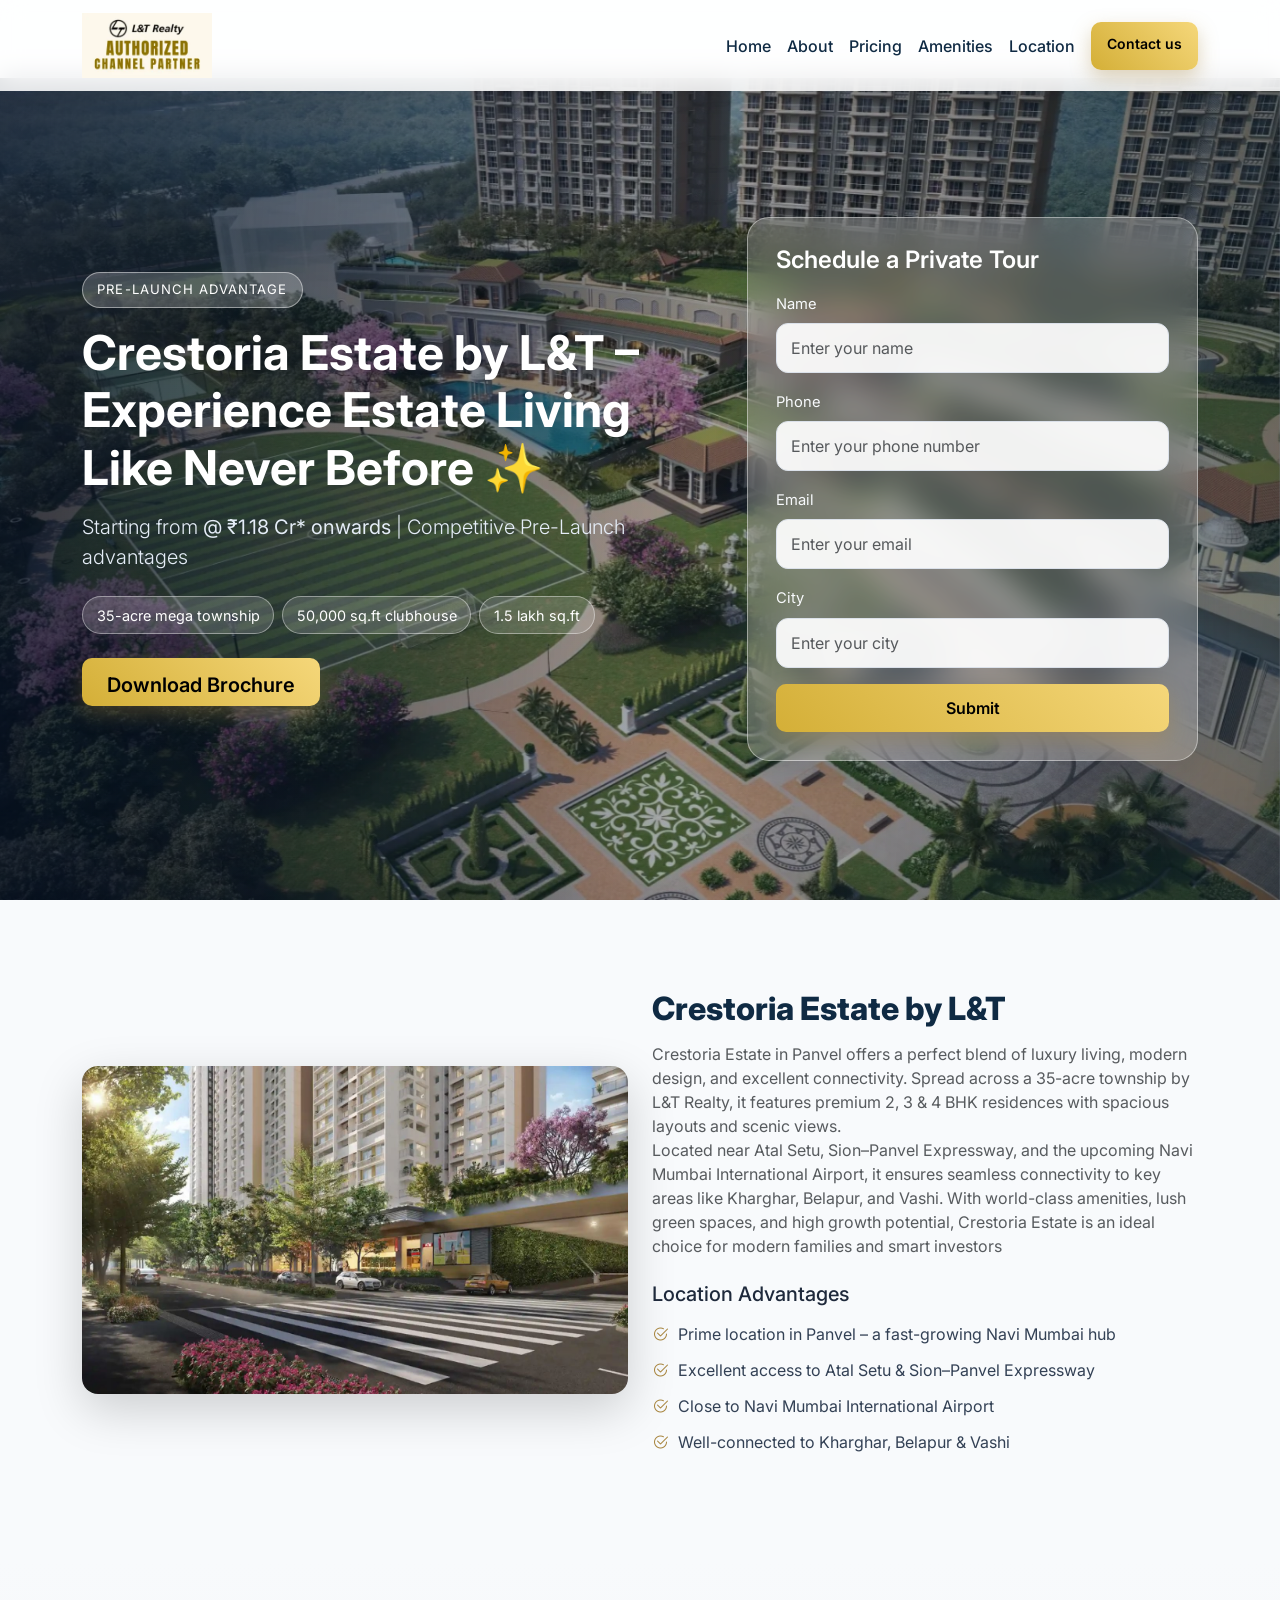
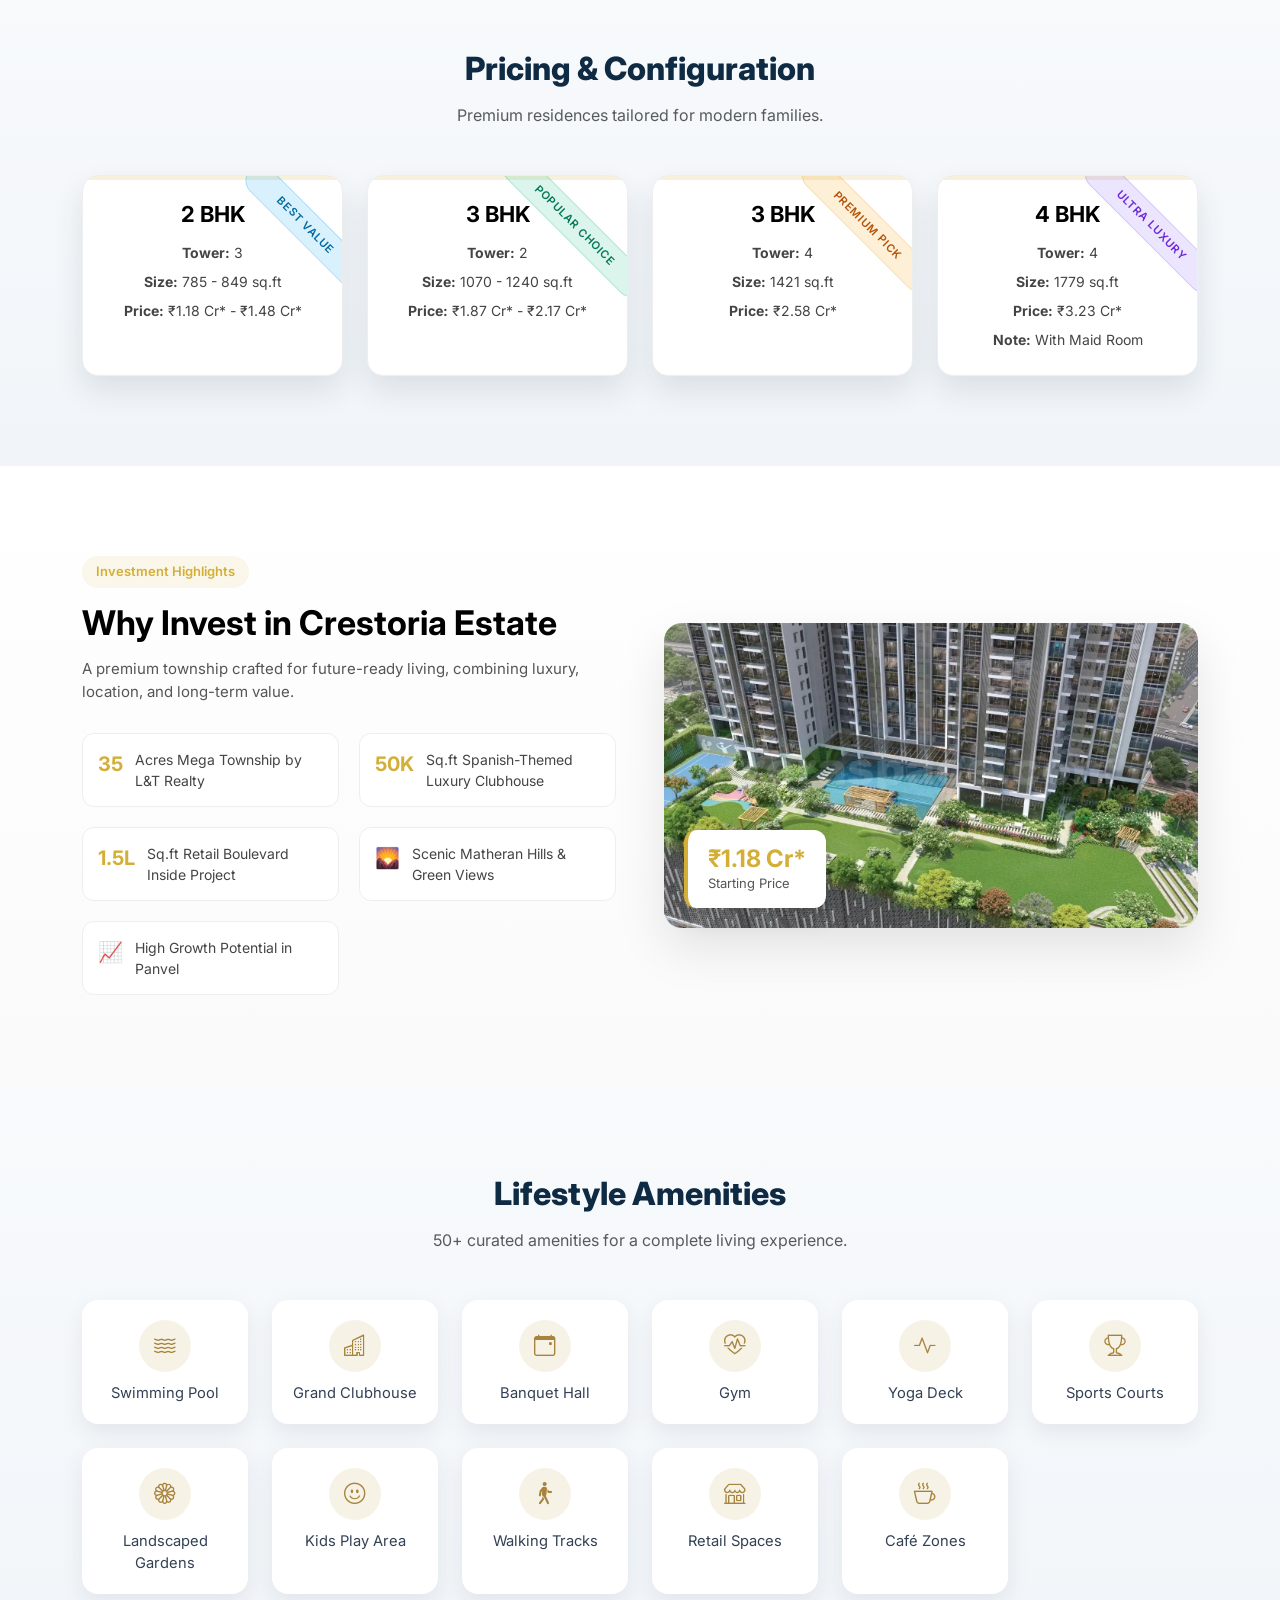
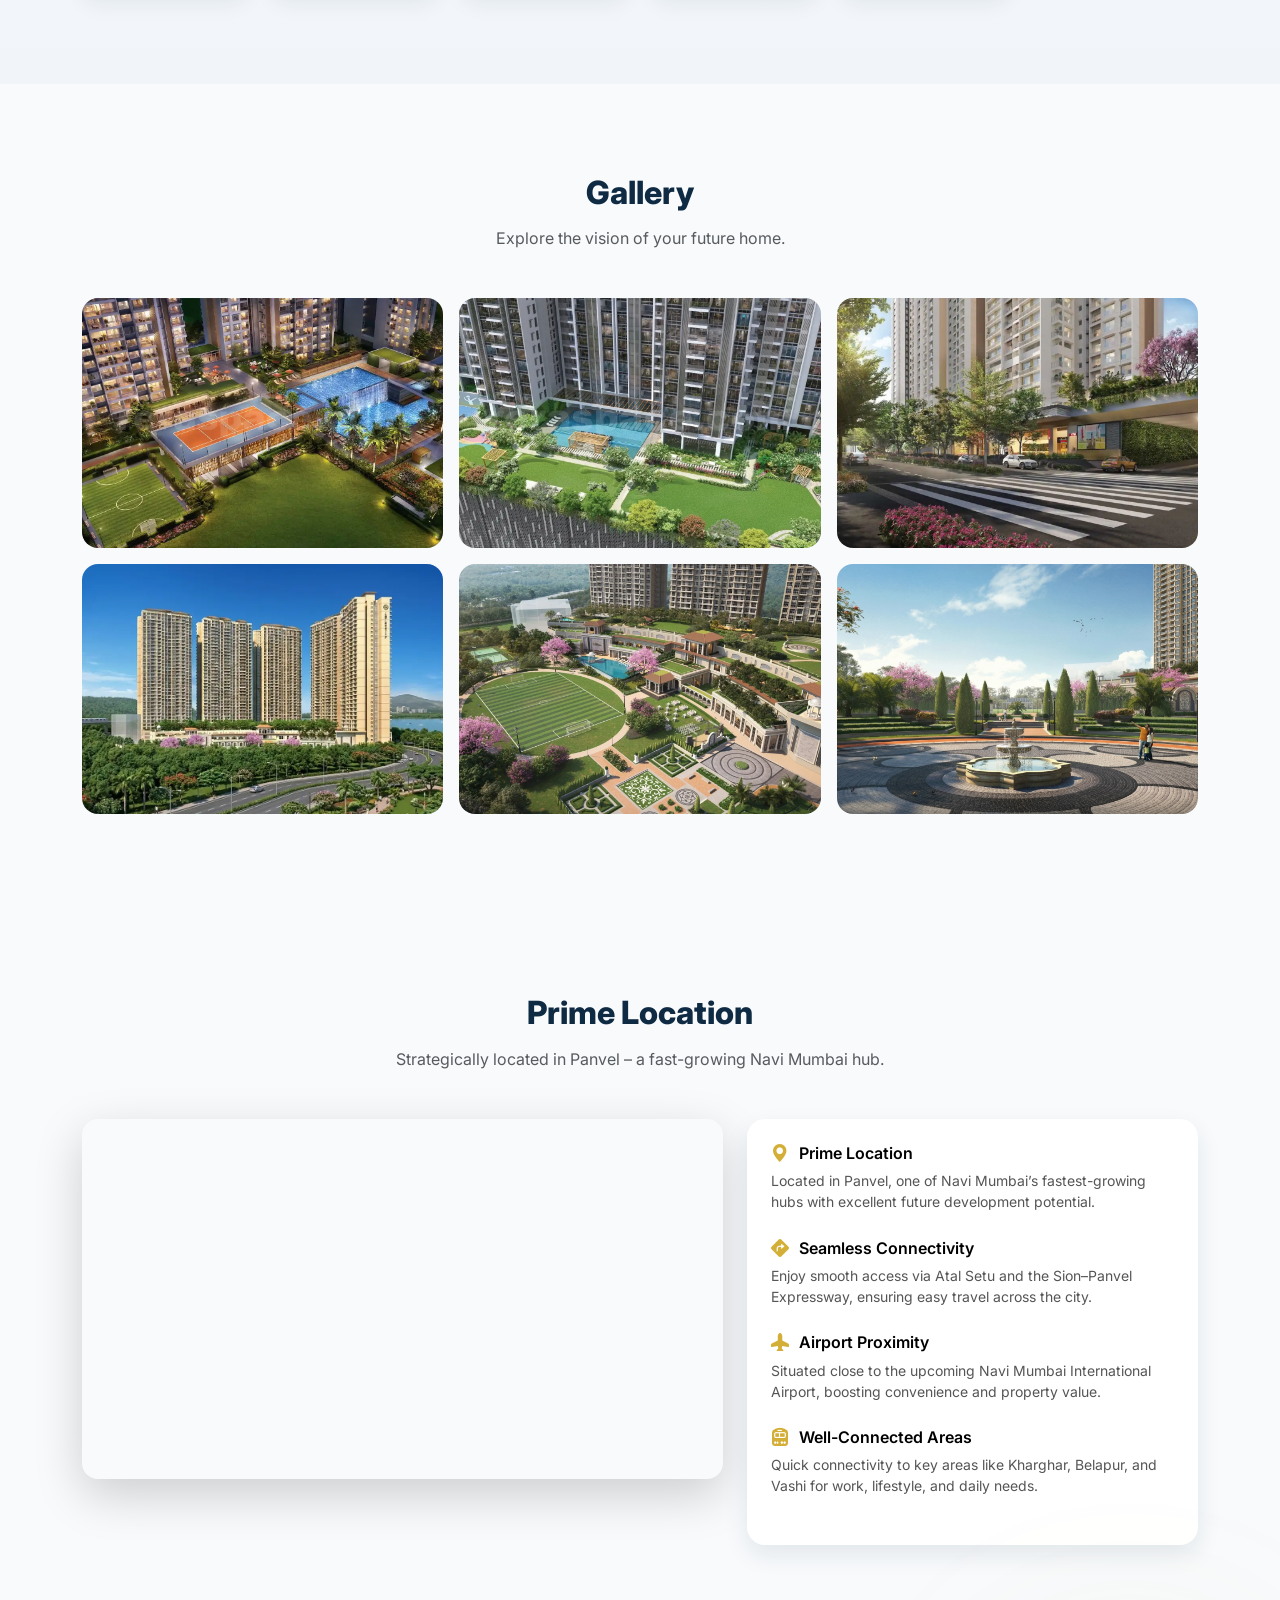
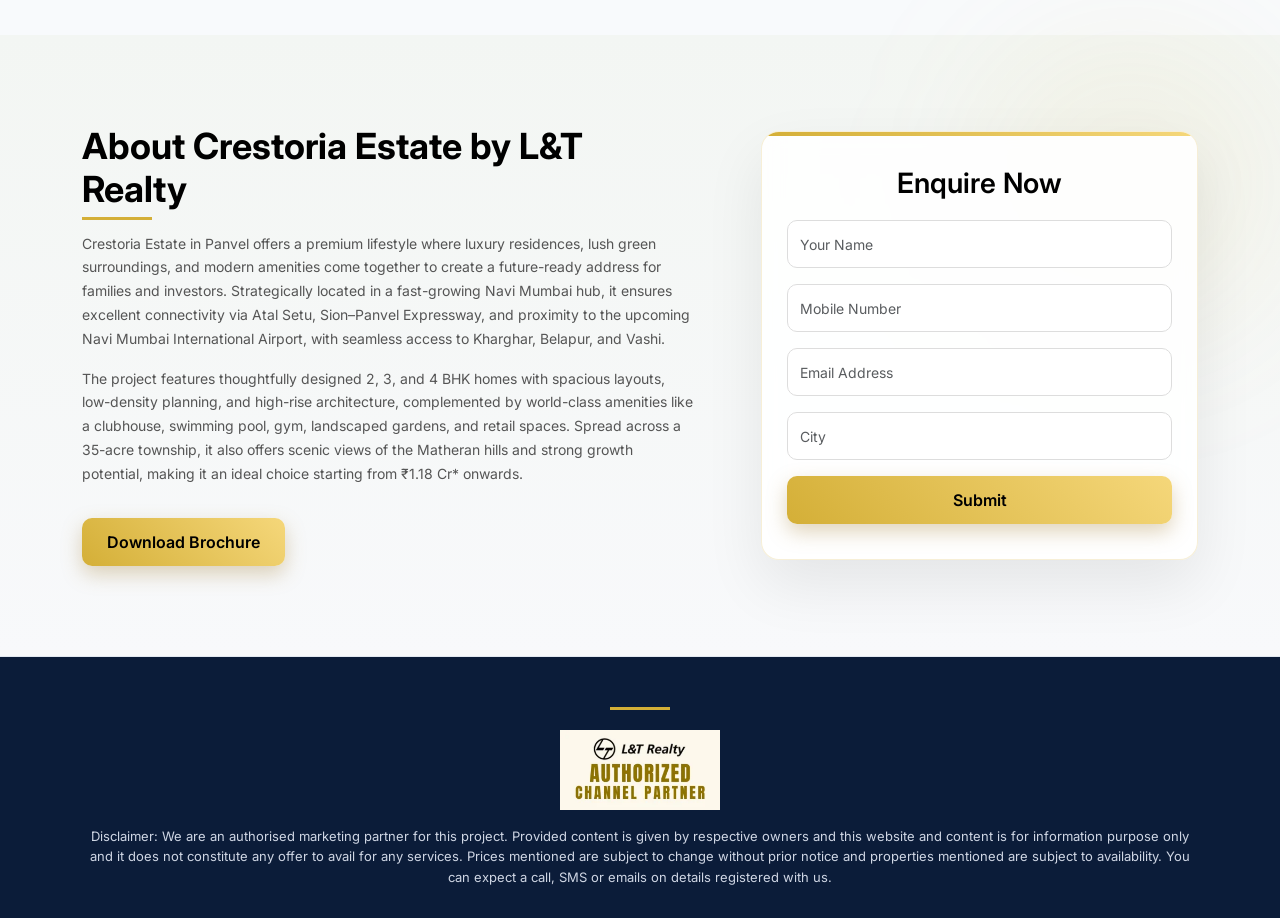
==== index.html @ e73baecf "first commit" ====
<!DOCTYPE html>
<html lang="en">

<head>
  <meta charset="UTF-8">
  <meta name="viewport" content="width=device-width, initial-scale=1.0">
  <title>Birla Trimaya Phase 4 | Premium Living in Devanahalli</title>
  <meta name="description"
    content="Discover Birla Trimaya Phase 4, Devanahalli - Bangalore. Premium apartments, curated amenities, and strategic connectivity.">
  <link rel="preconnect" href="https://fonts.googleapis.com">
  <link rel="preconnect" href="https://fonts.gstatic.com" crossorigin>
  <link href="https://fonts.googleapis.com/css2?family=Inter:wght@300;400;500;600;700;800;900&display=swap"
    rel="stylesheet">
  <link href="https://cdn.jsdelivr.net/npm/bootstrap@5.3.3/dist/css/bootstrap.min.css" rel="stylesheet"
    integrity="sha384-QWTKZyjpPEjISv5WaRU9OFeRpok6YctnYmDr5pNlyT2bRjXh0JMhjY6hW+ALEwIH" crossorigin="anonymous">
  <link href="https://cdn.jsdelivr.net/npm/bootstrap-icons@1.11.3/font/bootstrap-icons.css" rel="stylesheet">
  <link rel="stylesheet" href="style.css">
</head>

<body>
  <nav class="navbar navbar-expand-lg fixed-top premium-navbar">
    <div class="container">
      <a class="navbar-brand" href="#home">
        <img src="public/images/L&T.webp" alt="Crestoria Estate Logo" class="brand-logo">
      </a>
      <button class="navbar-toggler" type="button" data-bs-toggle="collapse" data-bs-target="#mainNav"
        aria-controls="mainNav" aria-expanded="false" aria-label="Toggle navigation">
        <span class="navbar-toggler-icon"></span>
      </button>
      <div class="collapse navbar-collapse" id="mainNav">
        <ul class="navbar-nav ms-auto mb-2 mb-lg-0 align-items-lg-center">
          <li class="nav-item"><a class="nav-link" href="#home">Home</a></li>
          <li class="nav-item"><a class="nav-link" href="#about">About</a></li>
          <li class="nav-item"><a class="nav-link" href="#pricing">Pricing</a></li>
          <li class="nav-item"><a class="nav-link" href="#amenities">Amenities</a></li>
          <li class="nav-item"><a class="nav-link" href="#location">Location</a></li>
          <li class="nav-item ms-lg-2 mt-2 mt-lg-0">
            <a href="#modal" data-bs-toggle="modal" data-bs-target="#leadPopup" class="btn btn-gold btn-sm px-3">Contact
              us</a>
          </li>
        </ul>
      </div>
    </div>
  </nav>

  <header id="home" class="hero-section">
    <div id="heroBgSlider" class="carousel slide carousel-fade hero-carousel" data-bs-ride="carousel"
      data-bs-interval="3500" data-bs-pause="false">
      <div class="carousel-inner">
        <div class="carousel-item active">
          <img src="public/images/LT-5.webp" class="d-block w-100" alt="Luxury township view">
        </div>
        <div class="carousel-item">
          <img src="public/images/LT-3.jpg" class="d-block w-100" alt="Modern apartment architecture">
        </div>
        <div class="carousel-item">
          <img src="public/images/LT-5.webp" class="d-block w-100" alt="Premium living ambience">
        </div>
      </div>
    </div>

    <div class="hero-overlay"></div>

    <div class="container hero-content-wrap">
      <div class="row align-items-center g-4">
        <div class="col-lg-7 text-white">
          <div class="hero-content reveal-up">
            <p class="hero-tag mb-3">Pre-Launch Advantage</p>
            <h1 class="display-5 fw-bold mb-3">
              Crestoria Estate by L&T – Experience Estate Living Like Never Before
              <span class="sparkle">✨</span>
            </h1>
            <p class="lead mb-4">
              Starting from <strong> @ ₹1.18 Cr* onwards
              </strong> | Competitive Pre-Launch advantages
            </p>
            <div class="hero-highlights d-flex flex-wrap gap-2 mb-4">
              <span class="chip">35-acre mega township</span>
              <span class="chip">50,000 sq.ft clubhouse</span>
              <span class="chip"> 1.5 lakh sq.ft</span>
            </div>
            <a href="#modal" data-bs-toggle="modal" data-bs-target="#leadPopup" class="btn btn-gold btn-lg">Download
              Brochure</a>
          </div>
        </div>
        <div class="col-lg-5 d-none d-lg-block">
          <div class="glass-card hero-form-card reveal-up">
            <h3 class="h4 fw-semibold mb-3">Schedule a Private Tour</h3>
            <form class="lead-form" id="ajax-header-contact">
              <div class="mb-3">
                <label for="heroName" class="form-label">Name</label>
                <input type="text" class="form-control" name="form_name" placeholder="Enter your name" required>
              </div>

              <div class="mb-3">
                <label for="heroPhone" class="form-label">Phone</label>
                <input type="tel" maxlength="10" class="form-control" name="form_mobile"
                  placeholder="Enter your phone number" required>
              </div>

              <div class="mb-3">
                <label for="heroEmail" class="form-label">Email</label>
                <input type="email" class="form-control" name="form_email" placeholder="Enter your email" required>
              </div>

              <!-- City Field Added -->
              <div class="mb-3">
                <label for="heroCity" class="form-label">City</label>
                <input type="text" class="form-control" name="form_city" placeholder="Enter your city" required>
              </div>

              <button type="submit" class="btn btn-gold w-100">Submit</button>
            </form>
          </div>
        </div>
      </div>
    </div>
  </header>

  <section class="mobile-form-section d-lg-none py-5" id="mobile-contact">
    <div class="container">
      <div class="glass-card p-4">
        <h3 class="h4 mb-3">Enquire Now</h3>
        <form class="lead-form" id="ajax-header-contact-2">
          <div class="mb-3">
            <label for="mobileName" class="form-label">Name</label>
            <input type="text" class="form-control" name="form_name" placeholder="Enter your name" required>
          </div>
          <div class="mb-3">
            <label for="mobilePhone" class="form-label">Phone</label>
            <input type="tel" maxlength="10" class="form-control" name="form_mobile"
              placeholder="Enter your phone number" required>
          </div>
          <div class="mb-3">
            <label for="mobileEmail" class="form-label">Email</label>
            <input type="email" class="form-control" name="form_email" placeholder="Enter your email" required>
          </div>
          <div class="mb-3">
            <label for="mobileCity" class="form-label">City</label>
            <input type="text" class="form-control" name="form_city" placeholder="Enter your city" required>
          </div>
          <button type="submit" class="btn btn-gold w-100">Submit</button>
      </div>
      </form>
    </div>
    </div>
  </section>

  <main>
    <section id="about" class="section-space">
      <div class="container">
        <div class="row g-4 align-items-center">
          <div class="col-lg-6 reveal-up">
            <img src="public/images/LT-3.jpg" class="img-fluid rounded-4 shadow-lg"
              alt="Birla Trimaya project overview">
          </div>
          <div class="col-lg-6 reveal-up">
            <h2 class="section-title">Crestoria Estate by L&T</h2>
            <p class="text-muted">
              Crestoria Estate in Panvel offers a perfect blend of luxury living, modern design, and excellent
              connectivity. Spread across a 35-acre township by L&T Realty, it features premium 2, 3 & 4 BHK residences
              with spacious layouts and scenic views.
              <br />
              Located near Atal Setu, Sion–Panvel Expressway, and the upcoming Navi Mumbai International Airport, it
              ensures seamless connectivity to key areas like Kharghar, Belapur, and Vashi.
              With world-class amenities, lush green spaces, and high growth potential, Crestoria Estate is an ideal
              choice for modern families and smart investors
            </p>


            <h3 class="h5 mt-4 mb-3">Location Advantages</h3>
            <ul class="list-unstyled feature-list">
              <li><i class="bi bi-check2-circle"></i> Prime location in Panvel – a fast-growing Navi Mumbai hub</li>
              <li><i class="bi bi-check2-circle"></i> Excellent access to Atal Setu & Sion–Panvel Expressway</li>
              <li><i class="bi bi-check2-circle"></i> Close to Navi Mumbai International Airport</li>
              <li><i class="bi bi-check2-circle"></i> Well-connected to Kharghar, Belapur & Vashi
              </li>
            </ul>
          </div>
        </div>
      </div>
    </section>

    <section id="pricing" class="section-space section-soft-bg">
      <div class="container">
        <div class="text-center mb-5 reveal-up">
          <h2 class="section-title">Pricing & Configuration</h2>
          <p class="text-muted mb-0">Premium residences tailored for modern families.</p>
        </div>
        <div class="row g-4 justify-content-center">

          <!-- 2 BHK -->
          <div class="col-md-6 col-xl-3 reveal-up">
            <div class="pricing-card tier-2bhk h-100">
              <span class="plan-badge">Best Value</span>
              <h3>2 BHK</h3>
              <p class="mb-2"><strong>Tower:</strong> 3</p>
              <p class="mb-2"><strong>Size:</strong> 785 - 849 sq.ft</p>
              <p class="mb-0"><strong>Price:</strong> ₹1.18 Cr* - ₹1.48 Cr*</p>
            </div>
          </div>

          <!-- 3 BHK -->
          <div class="col-md-6 col-xl-3 reveal-up">
            <div class="pricing-card tier-3bhk h-100">
              <span class="plan-badge">Popular Choice</span>
              <h3>3 BHK</h3>
              <p class="mb-2"><strong>Tower:</strong> 2</p>
              <p class="mb-2"><strong>Size:</strong> 1070 - 1240 sq.ft</p>
              <p class="mb-0"><strong>Price:</strong> ₹1.87 Cr* - ₹2.17 Cr*</p>
            </div>
          </div>

          <!-- 3 BHK Large -->
          <div class="col-md-6 col-xl-3 reveal-up">
            <div class="pricing-card tier-3study h-100">
              <span class="plan-badge">Premium Pick</span>
              <h3>3 BHK</h3>
              <p class="mb-2"><strong>Tower:</strong> 4</p>
              <p class="mb-2"><strong>Size:</strong> 1421 sq.ft</p>
              <p class="mb-0"><strong>Price:</strong> ₹2.58 Cr*</p>
            </div>
          </div>

          <!-- 4 BHK -->
          <div class="col-md-6 col-xl-3 reveal-up">
            <div class="pricing-card tier-4bhk h-100">
              <span class="plan-badge">Ultra Luxury</span>
              <h3>4 BHK</h3>
              <p class="mb-2"><strong>Tower:</strong> 4</p>
              <p class="mb-2"><strong>Size:</strong> 1779 sq.ft</p>
              <p class="mb-2"><strong>Price:</strong> ₹3.23 Cr*</p>
              <p class="mb-0"><strong>Note:</strong> With Maid Room</p>
            </div>
          </div>

        </div>
      </div>
    </section>

    <section class="invest-section">
      <div class="container">
        <div class="row align-items-center g-5">

          <!-- Left Content -->
          <div class="col-lg-6">
            <div class="invest-content">
              <span class="invest-tag">Investment Highlights</span>
              <h2>Why Invest in Crestoria Estate</h2>
              <p class="invest-desc">
                A premium township crafted for future-ready living, combining luxury, location, and long-term value.
              </p>

              <div class="invest-points">
                <div class="point">
                  <span>35</span>
                  <p>Acres Mega Township by L&T Realty</p>
                </div>
                <div class="point">
                  <span>50K</span>
                  <p>Sq.ft Spanish-Themed Luxury Clubhouse</p>
                </div>
                <div class="point">
                  <span>1.5L</span>
                  <p>Sq.ft Retail Boulevard Inside Project</p>
                </div>
                <div class="point">
                  <span>🌄</span>
                  <p>Scenic Matheran Hills & Green Views</p>
                </div>
                <div class="point">
                  <span>📈</span>
                  <p>High Growth Potential in Panvel</p>
                </div>
              </div>
            </div>
          </div>

          <!-- Right Image -->
          <div class="col-lg-6">
            <div class="invest-image-wrapper">
              <img src="public/images/LT-2.webp" alt="Luxury Township">

              <!-- Floating Card -->
              <div class="floating-card">
                <h4>₹1.18 Cr*</h4>
                <p>Starting Price</p>
              </div>
            </div>
          </div>

        </div>
      </div>
    </section>

    <section id="amenities" class="section-space section-soft-bg">
      <div class="container">
        <div class="text-center mb-5 reveal-up">
          <h2 class="section-title">Lifestyle Amenities</h2>
          <p class="text-muted mb-0">50+ curated amenities for a complete living experience.</p>
        </div>
        <div class="row g-4">

          <div class="col-6 col-md-4 col-lg-2 reveal-up">
            <div class="amenity-card">
              <i class="bi bi-water"></i>
              <p>Swimming Pool</p>
            </div>
          </div>

          <div class="col-6 col-md-4 col-lg-2 reveal-up">
            <div class="amenity-card">
              <i class="bi bi-buildings"></i>
              <p>Grand Clubhouse</p>
            </div>
          </div>

          <div class="col-6 col-md-4 col-lg-2 reveal-up">
            <div class="amenity-card">
              <i class="bi bi-calendar-event"></i>
              <p>Banquet Hall</p>
            </div>
          </div>

          <div class="col-6 col-md-4 col-lg-2 reveal-up">
            <div class="amenity-card">
              <i class="bi bi-heart-pulse"></i>
              <p>Gym</p>
            </div>
          </div>

          <div class="col-6 col-md-4 col-lg-2 reveal-up">
            <div class="amenity-card">
              <i class="bi bi-activity"></i>
              <p>Yoga Deck</p>
            </div>
          </div>

          <div class="col-6 col-md-4 col-lg-2 reveal-up">
            <div class="amenity-card">
              <i class="bi bi-trophy"></i>
              <p>Sports Courts</p>
            </div>
          </div>

          <div class="col-6 col-md-4 col-lg-2 reveal-up">
            <div class="amenity-card">
              <i class="bi bi-flower1"></i>
              <p>Landscaped Gardens</p>
            </div>
          </div>

          <div class="col-6 col-md-4 col-lg-2 reveal-up">
            <div class="amenity-card">
              <i class="bi bi-emoji-smile"></i>
              <p>Kids Play Area</p>
            </div>
          </div>

          <div class="col-6 col-md-4 col-lg-2 reveal-up">
            <div class="amenity-card">
              <i class="bi bi-person-walking"></i>
              <p>Walking Tracks</p>
            </div>
          </div>

          <div class="col-6 col-md-4 col-lg-2 reveal-up">
            <div class="amenity-card">
              <i class="bi bi-shop"></i>
              <p>Retail Spaces</p>
            </div>
          </div>

          <div class="col-6 col-md-4 col-lg-2 reveal-up">
            <div class="amenity-card">
              <i class="bi bi-cup-hot"></i>
              <p>Café Zones</p>
            </div>
          </div>

        </div>
      </div>
    </section>

    <section id="gallery" class="section-space">
      <div class="container">
        <div class="text-center mb-5 reveal-up">
          <h2 class="section-title">Gallery</h2>
          <p class="text-muted mb-0">Explore the vision of your future home.</p>
        </div>
        <div class="row g-3 gallery-grid">
          <div class="col-6 col-md-4 reveal-up"><img src="public/images/LT-1.webp"
              class="img-fluid rounded-4 gallery-image" alt="Gallery view 1"></div>
          <div class="col-6 col-md-4 reveal-up"><img src="public/images/LT-2.webp"
              class="img-fluid rounded-4 gallery-image" alt="Gallery view 2"></div>
          <div class="col-6 col-md-4 reveal-up"><img src="public/images/LT-3.jpg"
              class="img-fluid rounded-4 gallery-image" alt="Gallery view 3"></div>
          <div class="col-6 col-md-4 reveal-up"><img src="public/images/LT-4.webp"
              class="img-fluid rounded-4 gallery-image" alt="Gallery view 4"></div>
          <div class="col-6 col-md-4 reveal-up"><img src="public/images/LT-5.webp"
              class="img-fluid rounded-4 gallery-image" alt="Gallery view 5"></div>
          <div class="col-6 col-md-4 reveal-up"><img src="public/images/LT-6.webp"
              class="img-fluid rounded-4 gallery-image" alt="Gallery view 6"></div>
        </div>
      </div>
    </section>



    <section id="location" class="section-space">
      <div class="container">
        <div class="text-center mb-5 reveal-up">
          <h2 class="section-title">Prime Location</h2>
          <p class="text-muted mb-0">Strategically located in Panvel – a fast-growing Navi Mumbai hub.</p>
        </div>

        <div class="row g-4">

          <!-- Map -->
          <div class="col-lg-7 reveal-up">
            <div class="ratio ratio-16x9 rounded-4 overflow-hidden shadow-lg">
              <iframe src="https://www.google.com/maps?q=Panvel+Navi+Mumbai&output=embed" loading="lazy" allowfullscreen
                title="Crestoria Estate location map">
              </iframe>
            </div>
          </div>

          <!-- Content -->
          <div class="col-lg-5 reveal-up">
            <div class="location-card h-100">

              <div class="location-item">
                <h4><i class="bi bi-geo-alt-fill"></i> Prime Location</h4>
                <p>Located in Panvel, one of Navi Mumbai’s fastest-growing hubs with excellent future development
                  potential.</p>
              </div>

              <div class="location-item">
                <h4><i class="bi bi-sign-turn-right-fill"></i> Seamless Connectivity</h4>
                <p>Enjoy smooth access via Atal Setu and the Sion–Panvel Expressway, ensuring easy travel across the
                  city.</p>
              </div>

              <div class="location-item">
                <h4><i class="bi bi-airplane-fill"></i> Airport Proximity</h4>
                <p>Situated close to the upcoming Navi Mumbai International Airport, boosting convenience and property
                  value.</p>
              </div>

              <div class="location-item">
                <h4><i class="bi bi-train-front-fill"></i> Well-Connected Areas</h4>
                <p>Quick connectivity to key areas like Kharghar, Belapur, and Vashi for work, lifestyle, and daily
                  needs.</p>
              </div>

            </div>
          </div>

        </div>
      </div>
    </section>

    <section class="developer-section">
      <div class="container">
        <div class="row g-5 align-items-center">

          <!-- LEFT CONTENT -->
          <div class="col-lg-7">
            <div class="developer-content">
              <h2>About Crestoria Estate by L&T Realty</h2>
              <p class="dev-sub">
                Crestoria Estate in Panvel offers a premium lifestyle where luxury residences, lush green surroundings,
                and modern amenities come together to create a future-ready address for families and investors.
                Strategically located in a fast-growing Navi Mumbai hub, it ensures excellent connectivity via Atal
                Setu, Sion–Panvel Expressway, and proximity to the upcoming Navi Mumbai International Airport, with
                seamless access to Kharghar, Belapur, and Vashi.
              </p>
              <p>
                The project features thoughtfully designed 2, 3, and 4
                BHK homes with spacious layouts, low-density planning, and high-rise architecture, complemented by
                world-class amenities like a clubhouse, swimming pool, gym, landscaped gardens, and retail spaces.
                Spread across a 35-acre township, it also offers scenic views of the Matheran hills and strong growth
                potential, making it an ideal choice starting from ₹1.18 Cr* onwards.
              </p>
              <div>
                <button class="btn btn-gold mt-3" data-bs-toggle="modal" data-bs-target="#leadPopup">Download
                  Brochure</button>
              </div>
            </div>
          </div>

          <!-- RIGHT FORM -->
          <div class="col-lg-5">
            <div class="developer-form">

              <h3>Enquire Now</h3>

              <form>
                <div class="mb-3">
                  <input type="text" class="form-control" placeholder="Your Name" required>
                </div>

                <div class="mb-3">
                  <input type="tel" class="form-control" placeholder="Mobile Number" required>
                </div>

                <div class="mb-3">
                  <input type="email" class="form-control" placeholder="Email Address" required>
                </div>

                <div class="mb-3">
                  <input type="text" class="form-control" placeholder="City" required>
                </div>

                <button type="submit" class="btn btn-gold w-100">Submit</button>
              </form>

            </div>
          </div>

        </div>
      </div>
    </section>
  </main>

  <footer class="site-footer">
    <div class="container text-center">

      <!-- Logo -->
      <div class="footer-logo mb-3">
        <img src="public/images/L&T.webp" alt="Crestoria Estate Logo">
      </div>

      <!-- Disclaimer -->
      <p class="footer-disclaimer">
        Disclaimer: We are an authorised marketing partner for this project. Provided content is given by respective
        owners and this website and content is for information purpose only and it does not constitute any offer to
        avail for any services. Prices mentioned are subject to change without prior notice and properties mentioned are
        subject to availability. You can expect a call, SMS or emails on details registered with us.
      </p>

    </div>
  </footer>

  <div class="modal fade" id="galleryModal" tabindex="-1" aria-hidden="true">
    <div class="modal-dialog modal-dialog-centered modal-lg">
      <div class="modal-content bg-transparent border-0">
        <button type="button" class="btn-close btn-close-white ms-auto mb-2" data-bs-dismiss="modal"
          aria-label="Close"></button>
        <img src="" id="modalGalleryImage" class="img-fluid rounded-4 shadow-lg" alt="Expanded gallery image">
      </div>
    </div>
  </div>

  <div class="modal fade" id="leadPopup" tabindex="-1" aria-hidden="true">
    <div class="modal-dialog modal-dialog-centered">
      <div class="modal-content popup-content">
        <div class="modal-header border-0 pb-0">
          <h5 class="modal-title fw-semibold">Unlock Pre-Launch Offers</h5>
          <button type="button" class="btn-close" data-bs-dismiss="modal" aria-label="Close"></button>
        </div>
        <div class="modal-body pt-2">
          <p class="text-muted small">Share your details to receive latest pricing, floor plans, and exclusive offers.
          </p>
          <form class="lead-form" id="ajax-header-contact-3">
            <div class="mb-3">
              <label for="popupName" class="form-label">Name</label>
              <input type="text" class="form-control" name="form_name" placeholder="Enter your name" required>
            </div>
            <div class="mb-3">
              <label for="popupPhone" class="form-label">Phone</label>
              <input type="tel" maxlength="10" class="form-control" name="form_mobile"
                placeholder="Enter your phone number" required>
            </div>
            <div class="mb-3">
              <label for="popupEmail" class="form-label">Email</label>
              <input type="email" class="form-control" name="form_email" placeholder="Enter your email" required>
            </div>
            <div class="mb-3">
              <label for="popupCity" class="form-label">City</label>
              <input type="text" class="form-control" name="form_city" placeholder="Enter your city" required>
            </div>
            <button type="submit" class="btn btn-gold w-100">Submit</button>
          </form>
        </div>
      </div>
    </div>
  </div>

  <script src="https://cdn.jsdelivr.net/npm/bootstrap@5.3.3/dist/js/bootstrap.bundle.min.js"
    integrity="sha384-YvpcrYf0tY3lHB60NNkmXc5s9fDVZLESaAA55NDzOxhy9GkcIdslK1eN7N6jIeHz"
    crossorigin="anonymous"></script>
  <script src="script.js"></script>
  <script src="new_Form.js"></script>
</body>

</html>
---- style.css ----
:root {
  --primary: #0f2a43;
  --secondary: #1f4f46;
  --gold: #c7a55b;
  --gold-dark: #a7843d;
  --text: #1e293b;
  --muted: #64748b;
  --bg: #f8fafc;
  --white: #ffffff;
  --card-shadow: 0 12px 35px rgba(15, 42, 67, 0.12);
}

* {
  box-sizing: border-box;
}

html {
  scroll-behavior: smooth;
}

body {
  font-family: "Inter", sans-serif;
  color: var(--text);
  background-color: var(--bg);
  padding-top: 78px;
}

.section-space {
  padding: 90px 0;
}

.section-soft-bg {
  background: linear-gradient(180deg, #f8fafc 0%, #f1f5f9 100%);
}

.section-title {
  font-size: clamp(1.75rem, 2.5vw, 2.5rem);
  font-weight: 800;
  color: var(--primary);
  margin-bottom: 14px;
}

.premium-navbar {
  backdrop-filter: blur(12px);
  background: rgba(255, 255, 255, 0.86);
  box-shadow: 0 6px 20px rgba(2, 6, 23, 0.08);
}

.navbar-brand {
  display: flex;
  flex-direction: column;
  line-height: 1;
}

.brand-main {
  color: var(--primary);
  font-size: 1.05rem;
}

.brand-sub {
  color: var(--gold-dark);
  font-size: 0.82rem;
  letter-spacing: 0.08em;
  text-transform: uppercase;
}

.nav-link {
  color: var(--primary);
  font-weight: 500;
  transition: color 0.25s ease;
}

.nav-link:hover,
.nav-link:focus {
  color: var(--gold-dark);
}

.btn-gold {
  border: 0;
  color: #fff;
  background: linear-gradient(135deg, var(--gold) 0%, var(--gold-dark) 100%);
  border-radius: 999px;
  padding: 0.72rem 1.55rem;
  font-weight: 600;
  box-shadow: 0 8px 20px rgba(167, 132, 61, 0.35);
  transition: transform 0.3s ease, box-shadow 0.3s ease;
}

.btn-gold:hover,
.btn-gold:focus {
  transform: translateY(-2px);
  box-shadow: 0 12px 24px rgba(167, 132, 61, 0.44);
  color: #fff;
}

.hero-section {
  position: relative;
  min-height: calc(100vh - 78px);
  overflow: hidden;
}

.hero-carousel,
.hero-carousel .carousel-inner,
.hero-carousel .carousel-item,
.hero-carousel img {
  height: calc(100vh - 78px);
}

.hero-carousel img {
  object-fit: cover;
}

.hero-overlay {
  position: absolute;
  inset: 0;
  background: linear-gradient(95deg, rgba(4, 16, 35, 0.8) 0%, rgba(4, 16, 35, 0.35) 55%, rgba(8, 28, 44, 0.55) 100%);
  z-index: 1;
}

.hero-content-wrap {
  position: absolute;
  inset: 0;
  z-index: 2;
  display: flex;
  align-items: center;
}

.hero-tag {
  display: inline-block;
  background: rgba(255, 255, 255, 0.2);
  border: 1px solid rgba(255, 255, 255, 0.45);
  border-radius: 999px;
  padding: 0.45rem 0.9rem;
  font-size: 0.82rem;
  text-transform: uppercase;
  letter-spacing: 0.08em;
}

.hero-content .lead {
  color: #e5edf7;
}

.chip {
  background: rgba(255, 255, 255, 0.16);
  color: #fff;
  border: 1px solid rgba(255, 255, 255, 0.4);
  border-radius: 999px;
  padding: 0.45rem 0.85rem;
  font-size: 0.9rem;
}

.glass-card {
  border-radius: 22px;
  background: rgba(255, 255, 255, 0.2);
  border: 1px solid rgba(255, 255, 255, 0.42);
  backdrop-filter: blur(16px);
  box-shadow: var(--card-shadow);
}

.hero-form-card {
  padding: 28px;
  color: #fff;
}

.hero-form-card .form-control,
.mobile-form-section .form-control,
.popup-content .form-control {
  border-radius: 12px;
  border: 1px solid #dbe1ea;
  padding: 0.75rem 0.85rem;
}

.hero-form-card .form-control {
  background: rgba(255, 255, 255, 0.92);
}

.hero-form-card .form-label {
  color: #f8fafc;
  font-size: 0.92rem;
}

.mobile-form-section {
  background: linear-gradient(180deg, #f8fafc 0%, #eef2f7 100%);
}

.mobile-form-section .glass-card {
  background: rgba(255, 255, 255, 0.88);
  border-color: rgba(15, 42, 67, 0.08);
}

.feature-list li {
  margin-bottom: 12px;
  color: #334155;
  display: flex;
  align-items: center;
  gap: 10px;
}

.feature-list i {
  color: var(--gold-dark);
}

.pricing-card {
  position: relative;
  overflow: hidden;
  background: linear-gradient(145deg, #ffffff 0%, #f7fbff 100%);
  border-radius: 20px;
  padding: 24px;
  box-shadow: 0 14px 30px rgba(15, 42, 67, 0.11);
  border: 1px solid rgba(15, 42, 67, 0.1);
  transition: transform 0.35s ease, box-shadow 0.35s ease, border-color 0.35s ease, background 0.35s ease;
}

.pricing-card::before {
  content: "";
  position: absolute;
  inset: -2px;
  border-radius: inherit;
  z-index: 0;
  opacity: 0.18;
  transition: opacity 0.35s ease;
}

.pricing-card::after {
  content: "";
  position: absolute;
  top: -55%;
  left: -65%;
  width: 42%;
  height: 210%;
  background: linear-gradient(90deg,
      rgba(255, 255, 255, 0) 0%,
      rgba(255, 255, 255, 0.75) 50%,
      rgba(255, 255, 255, 0) 100%);
  transform: rotate(20deg);
  transition: left 0.6s ease;
  pointer-events: none;
}

.plan-badge {
  position: relative;
  z-index: 1;
  display: inline-block;
  font-size: 0.72rem;
  text-transform: uppercase;
  letter-spacing: 0.08em;
  border-radius: 999px;
  padding: 0.42rem 0.72rem;
  margin-bottom: 14px;
  font-weight: 700;
}

.pricing-card h3 {
  position: relative;
  z-index: 1;
  color: var(--primary);
  font-size: 1.35rem;
  margin-bottom: 16px;
}

.pricing-card p {
  position: relative;
  z-index: 1;
}

.pricing-card:hover {
  transform: translateY(-10px) scale(1.01);
  box-shadow: 0 22px 38px rgba(15, 42, 67, 0.2);
}

.pricing-card:hover::before {
  opacity: 0.3;
}

.pricing-card:hover::after {
  left: 130%;
}

.tier-2bhk::before {
  background: linear-gradient(135deg, #0ea5e9 0%, #6366f1 100%);
}

.tier-2bhk .plan-badge {
  background: rgba(14, 165, 233, 0.16);
  color: #0369a1;
  border: 1px solid rgba(14, 165, 233, 0.24);
}

.tier-2bhk:hover {
  border-color: rgba(14, 165, 233, 0.5);
}

.tier-3bhk::before {
  background: linear-gradient(135deg, #10b981 0%, #0ea5e9 100%);
}

.tier-3bhk .plan-badge {
  background: rgba(16, 185, 129, 0.15);
  color: #047857;
  border: 1px solid rgba(16, 185, 129, 0.24);
}

.tier-3bhk:hover {
  border-color: rgba(16, 185, 129, 0.5);
}

.tier-3study::before {
  background: linear-gradient(135deg, #f59e0b 0%, #ef4444 100%);
}

.tier-3study .plan-badge {
  background: rgba(245, 158, 11, 0.16);
  color: #b45309;
  border: 1px solid rgba(245, 158, 11, 0.24);
}

.tier-3study:hover {
  border-color: rgba(245, 158, 11, 0.5);
}

.tier-4bhk::before {
  background: linear-gradient(135deg, #8b5cf6 0%, #ec4899 100%);
}

.tier-4bhk .plan-badge {
  background: rgba(139, 92, 246, 0.16);
  color: #6d28d9;
  border: 1px solid rgba(139, 92, 246, 0.24);
}

.tier-4bhk:hover {
  border-color: rgba(139, 92, 246, 0.5);
}

.timeline-card {
  background: #fff;
  border-radius: 18px;
  padding: 22px;
  position: relative;
  box-shadow: 0 8px 24px rgba(15, 42, 67, 0.08);
  border-left: 4px solid var(--gold);
}

.timeline-card span {
  position: absolute;
  right: 16px;
  top: 14px;
  font-size: 0.95rem;
  color: #98a2b3;
  font-weight: 700;
}

.timeline-card h4 {
  font-size: 1.08rem;
  margin: 0;
  color: var(--primary);
}

.amenity-card {
  background: #fff;
  border-radius: 16px;
  text-align: center;
  padding: 20px 12px;
  height: 100%;
  box-shadow: 0 8px 22px rgba(15, 42, 67, 0.08);
  transition: transform 0.3s ease;
}

.amenity-card:hover {
  transform: translateY(-5px);
}

.amenity-card i {
  display: inline-flex;
  width: 52px;
  height: 52px;
  justify-content: center;
  align-items: center;
  border-radius: 50%;
  background: rgba(199, 165, 91, 0.15);
  color: var(--gold-dark);
  font-size: 1.35rem;
  margin-bottom: 10px;
}

.amenity-card p {
  margin: 0;
  font-size: 0.92rem;
  color: #334155;
}

.gallery-image {
  width: 100%;
  height: 250px;
  object-fit: cover;
  cursor: pointer;
  transition: transform 0.35s ease, box-shadow 0.35s ease;
}

.gallery-image:hover {
  transform: scale(1.03);
  box-shadow: 0 14px 26px rgba(2, 6, 23, 0.2);
}

.client-logo {
  background: #fff;
  border: 1px solid rgba(15, 42, 67, 0.12);
  border-radius: 14px;
  min-height: 84px;
  display: flex;
  justify-content: center;
  align-items: center;
  font-weight: 700;
  color: var(--primary);
  letter-spacing: 0.08em;
}

.location-card,
.trust-card {
  background: #fff;
  border-radius: 18px;
  padding: 24px;
  box-shadow: 0 10px 24px rgba(15, 42, 67, 0.09);
}

.trust-card {
  text-align: center;
  background: linear-gradient(135deg, var(--primary) 0%, var(--secondary) 100%);
  color: #fff;
}

.trust-card h3 {
  font-size: 3rem;
  font-weight: 800;
  margin-bottom: 8px;
}

.cta-inner {
  border-radius: 24px;
  color: #fff;
  padding: 55px 25px;
  background: linear-gradient(130deg, var(--primary) 0%, var(--secondary) 50%, var(--gold-dark) 100%);
  box-shadow: var(--card-shadow);
}

.site-footer {
  background: #ffffff;
  border-top: 1px solid #e2e8f0;
}

.footer-links a {
  color: var(--muted);
  text-decoration: none;
  transition: color 0.25s ease;
}

.footer-links a:hover {
  color: var(--gold-dark);
}

.popup-content {
  border: 0;
  border-radius: 22px;
  background: #fff;
  box-shadow: 0 16px 35px rgba(2, 6, 23, 0.22);
}

.reveal-up {
  opacity: 0;
  transform: translateY(24px);
  transition: all 0.65s ease;
}

.reveal-up.active {
  opacity: 1;
  transform: translateY(0);
}

@media (max-width: 991.98px) {
  body {
    padding-top: 74px;
  }

  .hero-section {
    min-height: 84vh;
  }

  .hero-carousel,
  .hero-carousel .carousel-inner,
  .hero-carousel .carousel-item,
  .hero-carousel img {
    height: 84vh;
  }

  .section-space {
    padding: 72px 0;
  }

  .gallery-image {
    height: 190px;
  }
}

@media (max-width: 575.98px) {
  .hero-content h1 {
    font-size: 1.95rem;
  }

  .hero-content .lead {
    font-size: 1rem;
  }

  .chip {
    font-size: 0.8rem;
  }

  .cta-inner {
    padding: 42px 18px;
  }
}

/* ===== Pricing Section ===== */
.pricing-section {
  background: #ffffff;
  padding: 60px 0;
}

/* Card */
.pricing-card {
  background: #ffffff;
  border-radius: 16px;
  padding: 25px 20px;
  text-align: center;
  border: 1px solid #eee;
  transition: all 0.35s ease;
  position: relative;
  overflow: hidden;
}

/* Golden Border Hover */
.pricing-card:hover {
  transform: translateY(-8px);
  border-color: #d4af37;
  box-shadow: 0 15px 35px rgba(212, 175, 55, 0.15);
}

/* Badge */
.plan-badge {
  position: absolute;
  top: 34px;
  right: -43px;
  background: #d4af37;
  color: #fff;
  font-size: 11px;
  font-weight: 600;
  padding: 6px 40px;
  transform: rotate(45deg);
}

/* Heading */
.pricing-card h3 {
  font-size: 22px;
  font-weight: 700;
  color: #000;
  margin-bottom: 15px;
}

/* Text */
.pricing-card p {
  font-size: 14px;
  color: #444;
  margin-bottom: 8px;
}

/* Highlight line (top golden strip) */
.pricing-card::before {
  content: "";
  position: absolute;
  top: 0;
  left: 0;
  height: 4px;
  width: 100%;
  background: #d4af37;
}

/* Featured Card (optional center highlight) */
.pricing-card.featured {
  border: 2px solid #d4af37;
  transform: scale(1.04);
  box-shadow: 0 20px 40px rgba(212, 175, 55, 0.2);
}

/* Responsive */
@media (max-width: 768px) {
  .pricing-card {
    padding: 20px 15px;
  }

  .pricing-card h3 {
    font-size: 18px;
  }

  .pricing-card p {
    font-size: 13px;
  }
}

/* Section Background */
.invest-section {
  padding: 90px 0;
  background: linear-gradient(to bottom, #ffffff, #fafafa);
}

/* Tag */
.invest-tag {
  display: inline-block;
  background: rgba(212, 175, 55, 0.1);
  color: #d4af37;
  font-size: 13px;
  padding: 6px 14px;
  border-radius: 20px;
  margin-bottom: 15px;
  font-weight: 600;
}

/* Heading */
.invest-content h2 {
  font-size: 34px;
  font-weight: 700;
  color: #000;
  margin-bottom: 15px;
}

/* Description */
.invest-desc {
  color: #555;
  font-size: 15px;
  margin-bottom: 30px;
}

/* Points Grid */
.invest-points {
  display: grid;
  grid-template-columns: 1fr 1fr;
  gap: 20px;
}

/* Each Point */
.point {
  display: flex;
  align-items: flex-start;
  gap: 12px;
  background: #fff;
  padding: 15px;
  border-radius: 12px;
  border: 1px solid #eee;
  transition: 0.3s;
}

/* Hover */
.point:hover {
  border-color: #d4af37;
  box-shadow: 0 10px 25px rgba(212, 175, 55, 0.15);
}

/* Icon/Number */
.point span {
  font-size: 20px;
  font-weight: 700;
  color: #d4af37;
}

/* Text */
.point p {
  font-size: 14px;
  color: #444;
  margin: 0;
}

/* Image Wrapper */
.invest-image-wrapper {
  position: relative;
}

/* Image */
.invest-image-wrapper img {
  width: 100%;
  border-radius: 18px;
  box-shadow: 0 20px 50px rgba(0,0,0,0.1);
}

/* Floating Card */
.floating-card {
  position: absolute;
  bottom: 20px;
  left: 20px;
  background: #ffffff;
  padding: 15px 20px;
  border-radius: 12px;
  box-shadow: 0 10px 25px rgba(0,0,0,0.1);
  border-left: 4px solid #d4af37;
}

.floating-card h4 {
  margin: 0;
  color: #d4af37;
  font-weight: 700;
}

.floating-card p {
  margin: 0;
  font-size: 13px;
  color: #555;
}

/* Responsive */
@media (max-width: 768px) {
  .invest-points {
    grid-template-columns: 1fr;
  }

  .invest-content h2 {
    font-size: 26px;
  }
}  

.location-item {
  margin-bottom: 25px;
}

.location-item h4 {
  font-size: 16px;
  font-weight: 600;
  color: #000;
  margin-bottom: 6px;
  display: flex;
  align-items: center;
  gap: 10px;
}

.location-item h4 i {
  color: #d4af37;
  font-size: 18px;
}

.location-item p {
  font-size: 14px;
  color: #555;
  margin: 0;
}
.site-footer {
  background: #0b1c39; /* dark blue */
  padding: 50px 0 30px;
}

/* Logo */
.footer-logo img {
  max-width: 160px;
  height: auto;
}

/* Disclaimer */
.footer-disclaimer {
  margin: 0 auto;
  font-size: 13px;
  color: #cfd6e4;
  line-height: 1.6;
}

/* Optional small divider */
.site-footer::before {
  content: "";
  display: block;
  width: 60px;
  height: 3px;
  background: #d4af37;
  margin: 0 auto 20px;
}
/* Section Background */
.developer-section {
  padding: 90px 0;
  background: linear-gradient(to bottom, #f3f6f3, #f8f9fb);
  position: relative;
}

/* subtle background glow */
.developer-section::before {
  content: "";
  position: absolute;
  top: 0;
  right: 0;
  width: 300px;
  height: 300px;
  background: rgba(212, 175, 55, 0.08);
  border-radius: 50%;
  filter: blur(80px);
}

/* LEFT CONTENT */
.developer-content {
  padding-right: 20px;
}

/* Heading */
.developer-content h2 {
  font-size: 36px;
  font-weight: 700;
  color: #000;
  margin-bottom: 15px;
  position: relative;
}

/* golden underline */
.developer-content h2::after {
  content: "";
  width: 70px;
  height: 3px;
  background: #d4af37;
  position: absolute;
  left: 0;
  bottom: -8px;
}

/* Sub text */
.dev-sub {
  font-size: 15px;
  color: #444;
  margin-top: 20px;
  line-height: 1.7;
}

/* Paragraph */
.developer-content p {
  font-size: 14px;
  color: #555;
  line-height: 1.7;
}

/* RIGHT FORM CARD */
.developer-form {
  background: rgba(255, 255, 255, 0.9);
  backdrop-filter: blur(10px);
  padding: 35px 25px;
  border-radius: 18px;
  box-shadow: 0 25px 60px rgba(0,0,0,0.08);
  border: 1px solid rgba(212, 175, 55, 0.2);
  position: relative;
  overflow: hidden;
}

/* top golden glow line */
.developer-form::before {
  content: "";
  position: absolute;
  top: 0;
  left: 0;
  height: 4px;
  width: 100%;
  background: linear-gradient(90deg, #d4af37, #f5d77a);
}

/* form heading */
.developer-form h3 {
  text-align: center;
  margin-bottom: 20px;
  font-weight: 600;
  color: #000;
}

/* Inputs */
.developer-form .form-control {
  height: 48px;
  border-radius: 10px;
  border: 1px solid #ddd;
  font-size: 14px;
  transition: 0.3s;
}

/* focus effect */
.developer-form .form-control:focus {
  border-color: #d4af37;
  box-shadow: 0 0 0 2px rgba(212, 175, 55, 0.15);
}

/* Button */
.btn-gold {
  background: linear-gradient(45deg, #d4af37, #f5d77a);
  color: #000;
  border: none;
  height: 48px;
  font-weight: 600;
  border-radius: 10px;
  transition: 0.3s;
}

/* button hover */
.btn-gold:hover {
  transform: translateY(-2px);
  box-shadow: 0 10px 25px rgba(212, 175, 55, 0.3);
}

/* FORM HOVER EFFECT */
.developer-form:hover {
  transform: translateY(-5px);
  box-shadow: 0 35px 70px rgba(0,0,0,0.12);
}

/* Responsive */
@media (max-width: 768px) {
  .developer-content h2 {
    font-size: 26px;
  }

  .developer-section {
    padding: 60px 0;
  }
}
.brand-logo {
  height: 65px;
  width: auto;
  object-fit: contain;
}

/* Optional spacing */
.navbar-brand {
  display: flex;
  align-items: center;
}
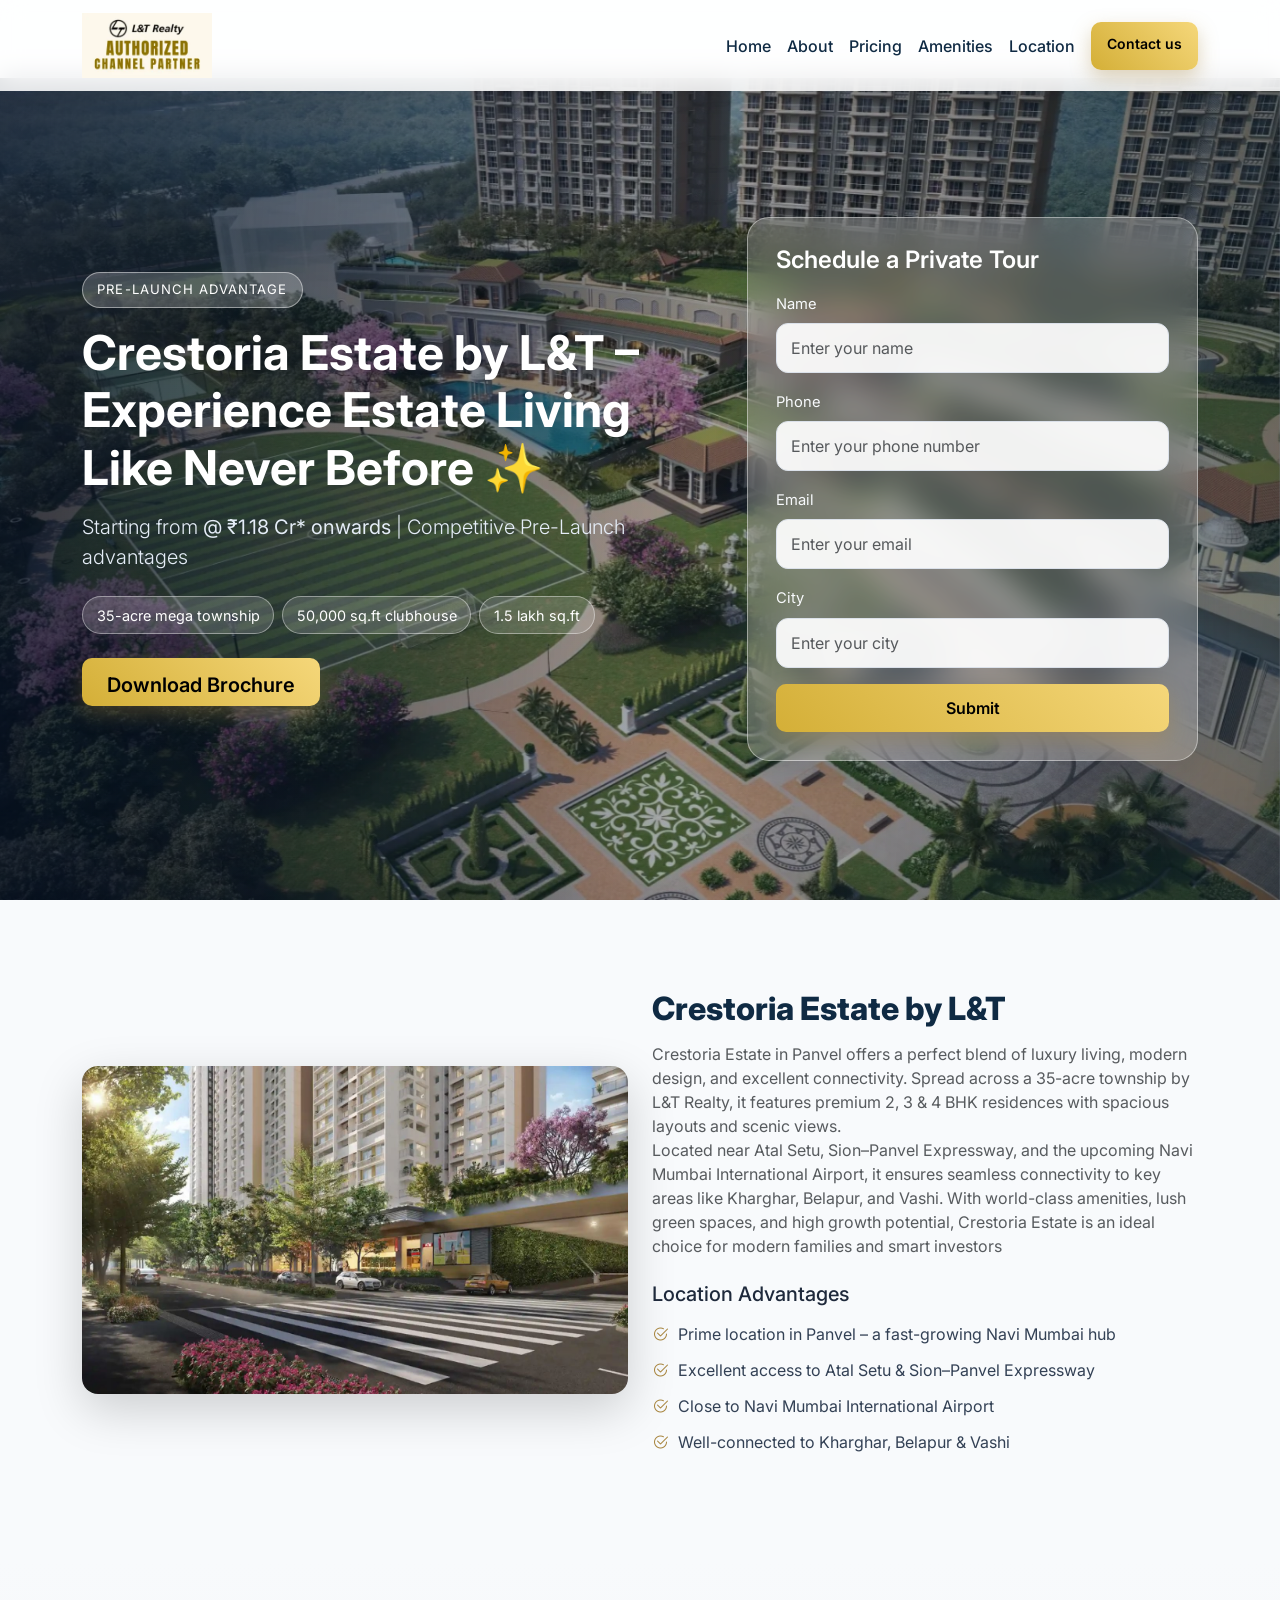
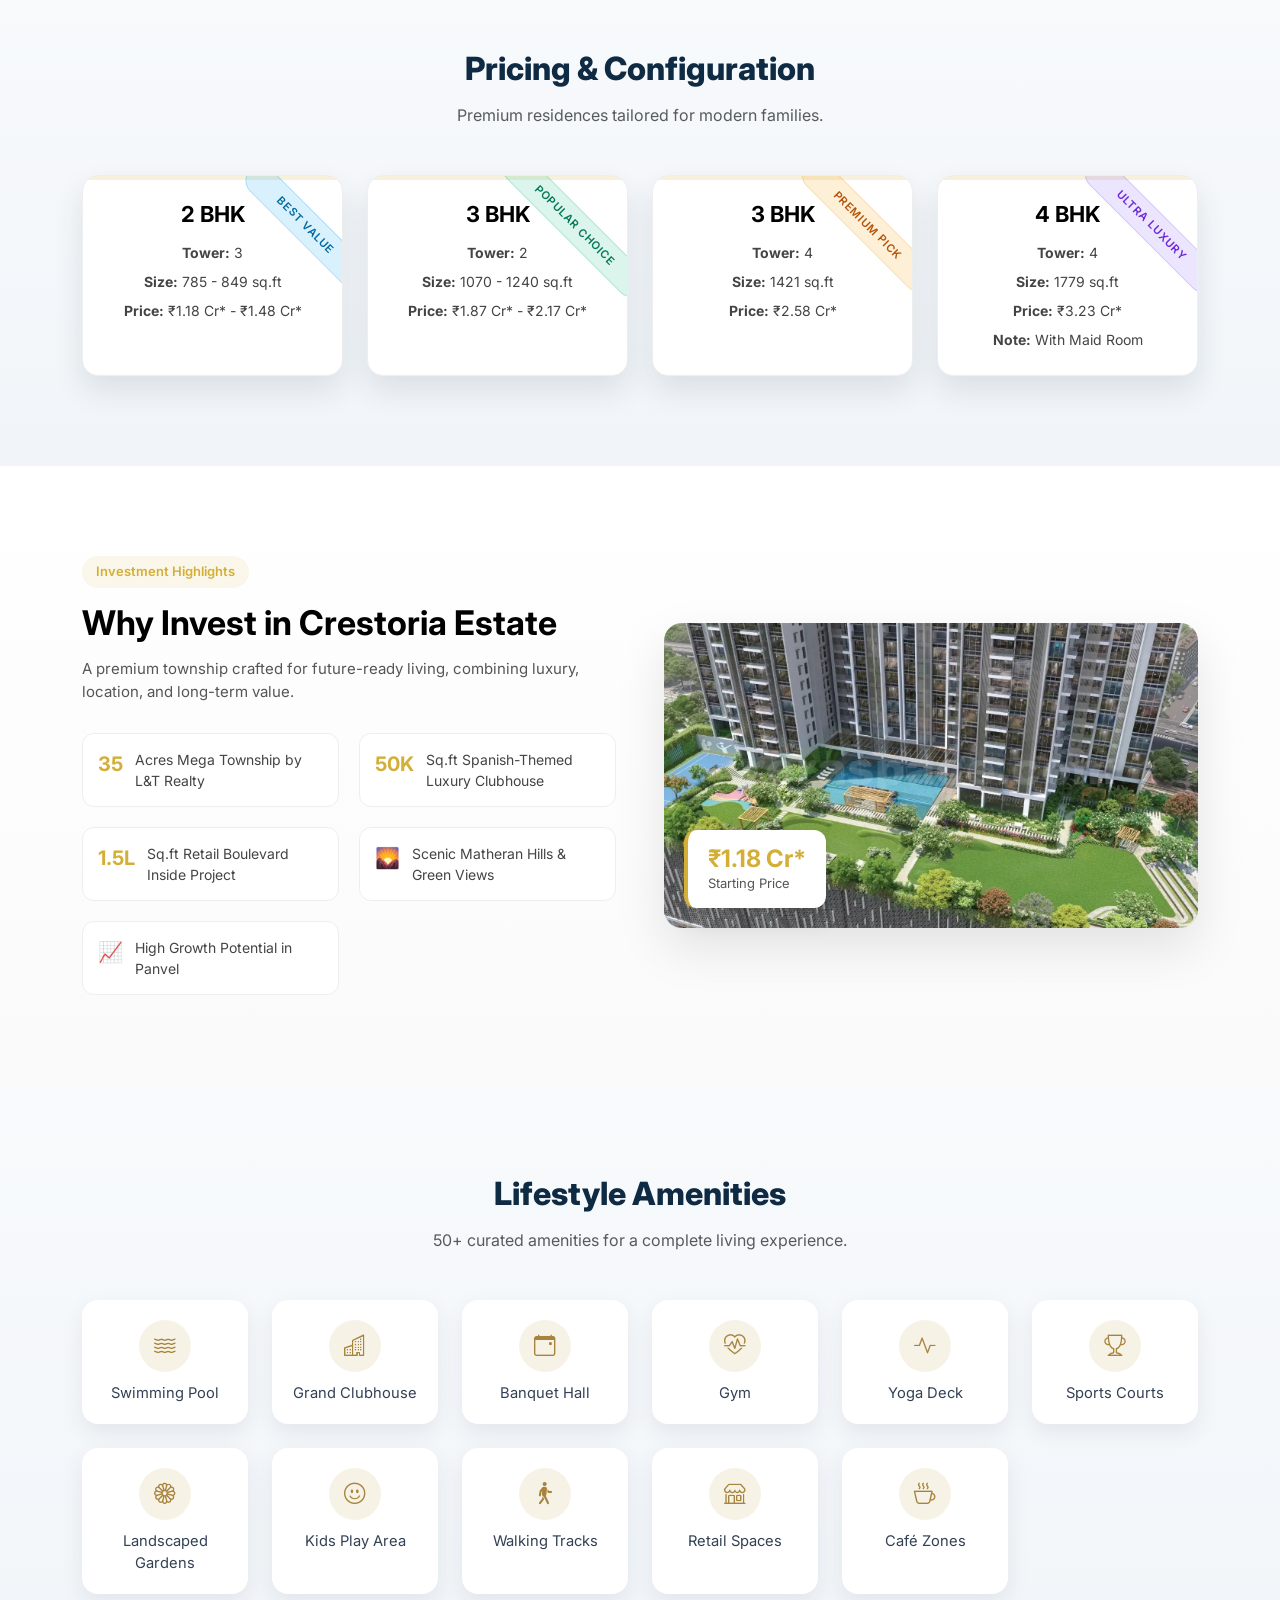
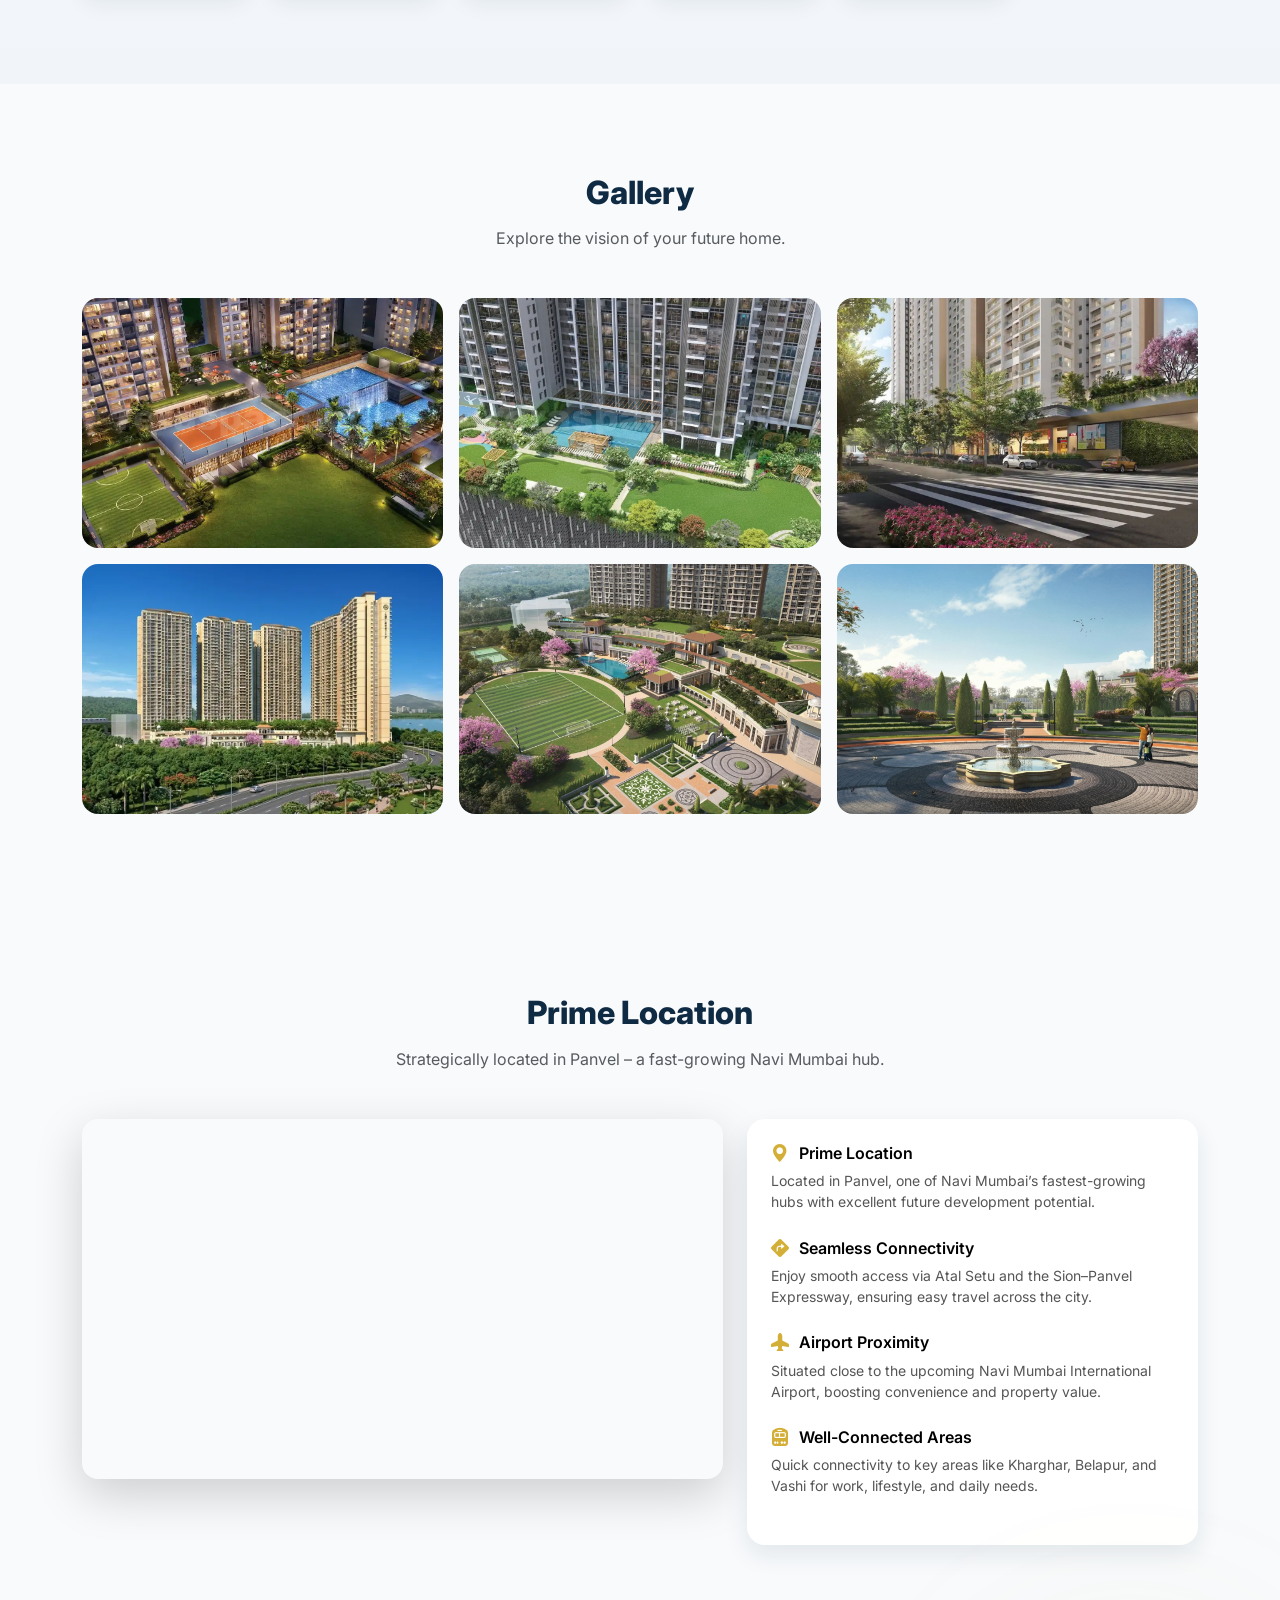
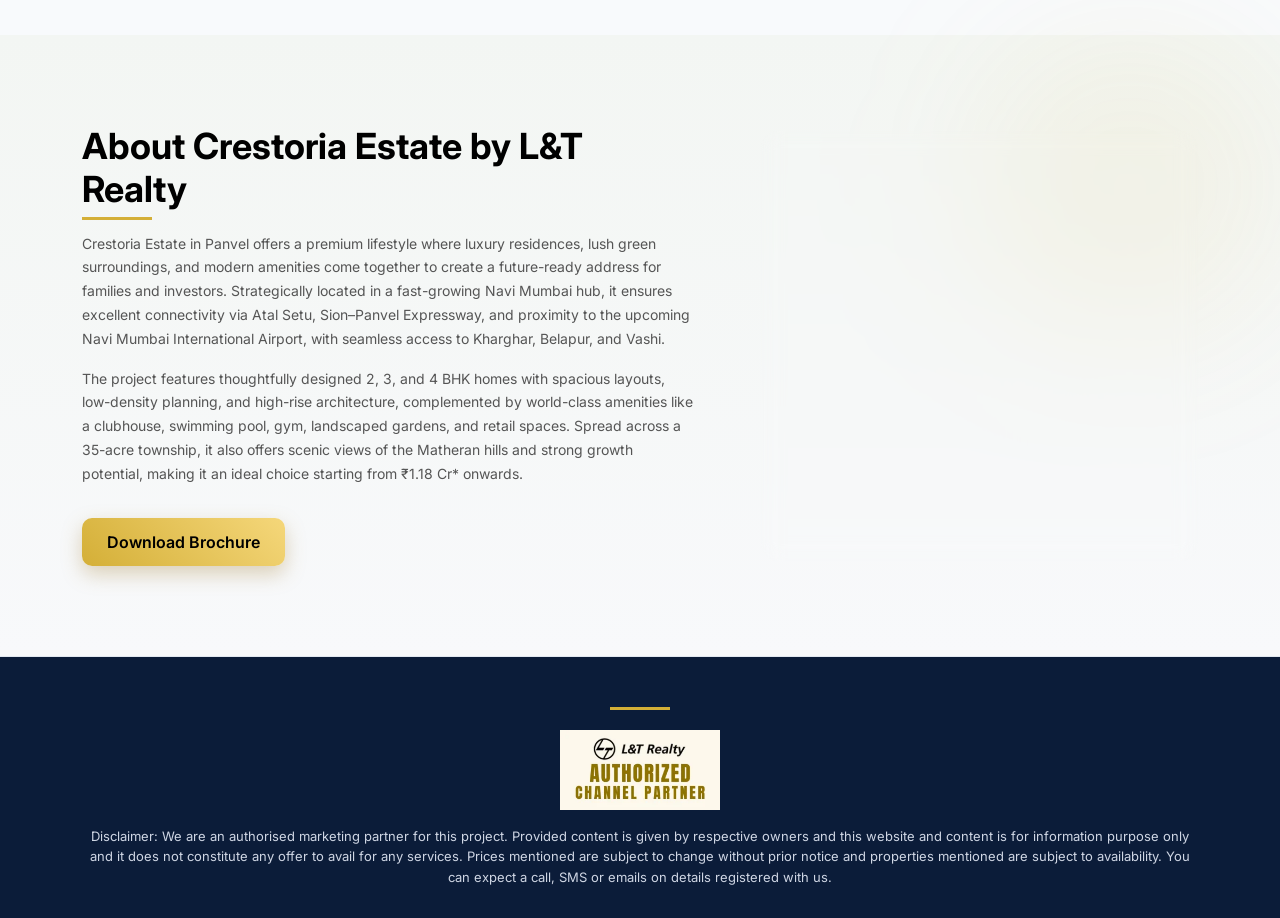
==== commit 58fdc446: "update" ====
--- a/index.html
+++ b/index.html
@@ -15,6 +15,7 @@
     integrity="sha384-QWTKZyjpPEjISv5WaRU9OFeRpok6YctnYmDr5pNlyT2bRjXh0JMhjY6hW+ALEwIH" crossorigin="anonymous">
   <link href="https://cdn.jsdelivr.net/npm/bootstrap-icons@1.11.3/font/bootstrap-icons.css" rel="stylesheet">
   <link rel="stylesheet" href="style.css">
+  <link rel="icon" type="image/png" href="public/images/L&T.webp">
 </head>
 
 <body>
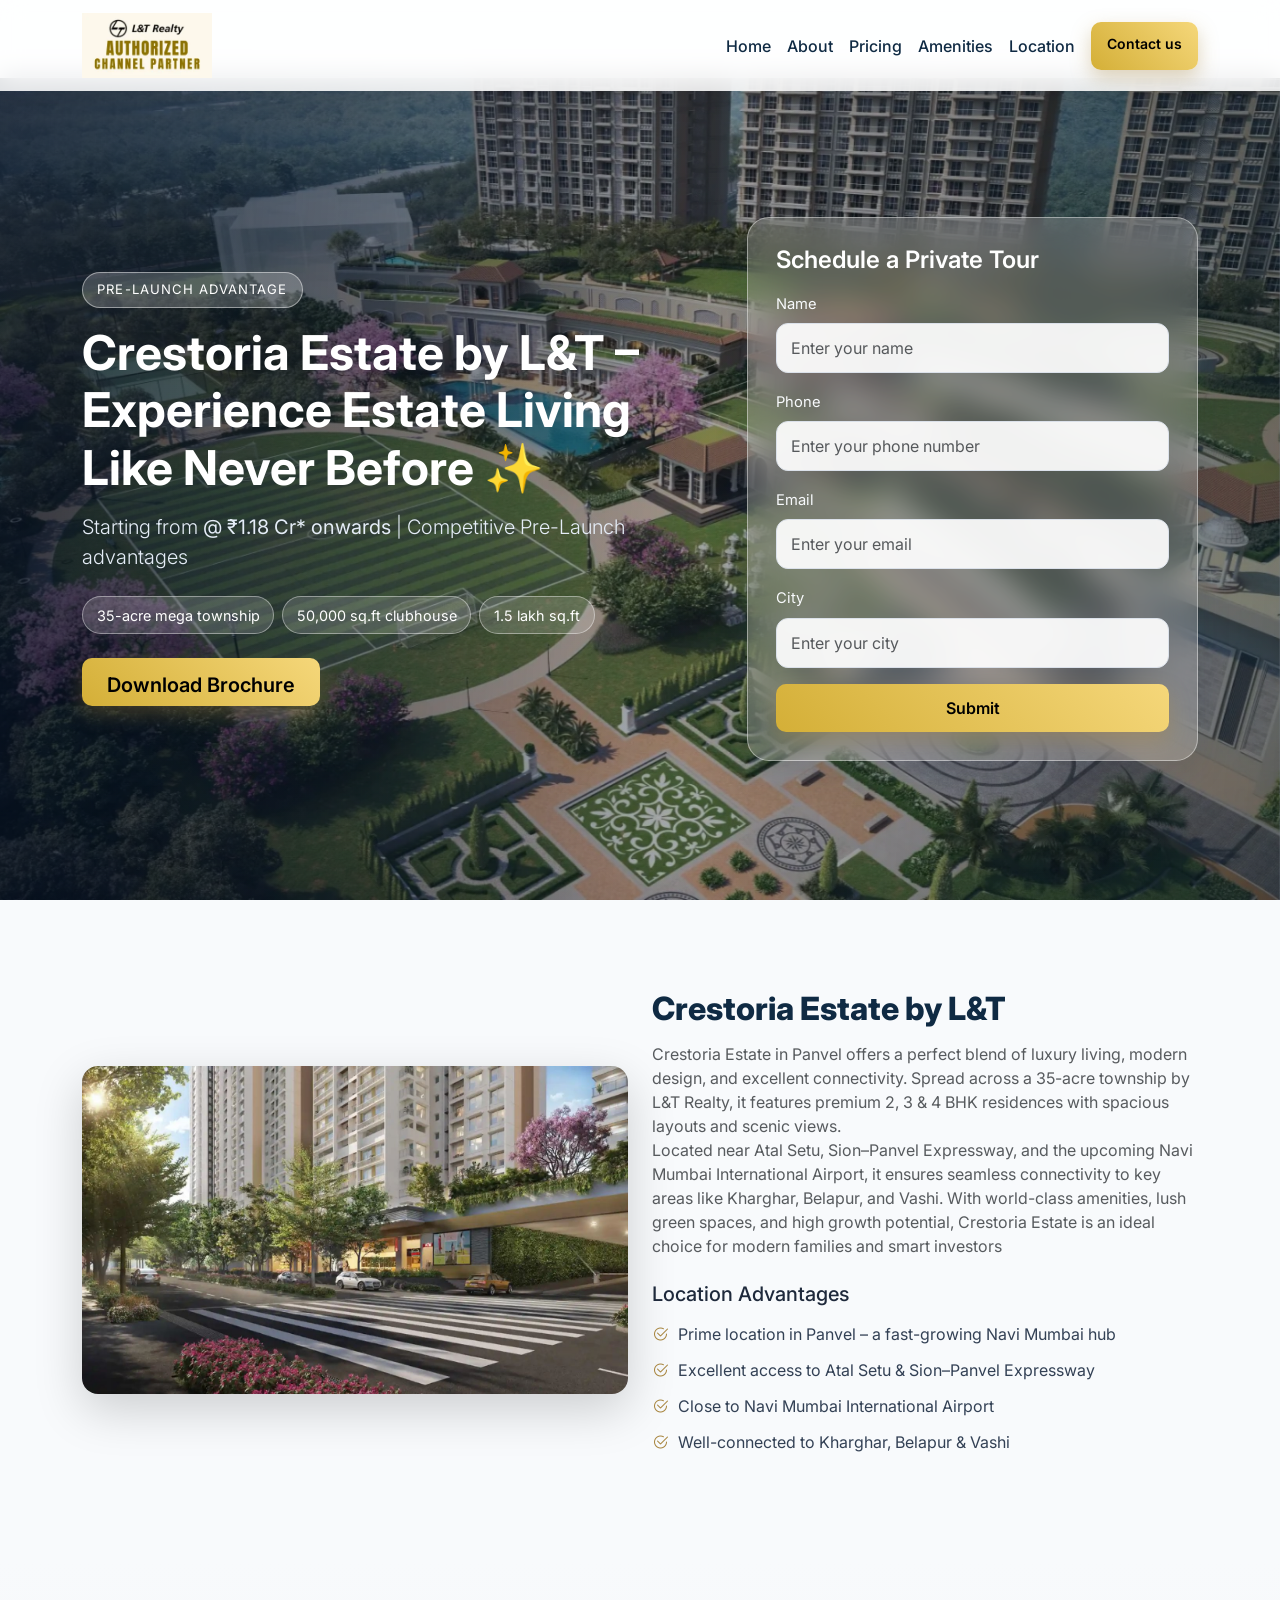
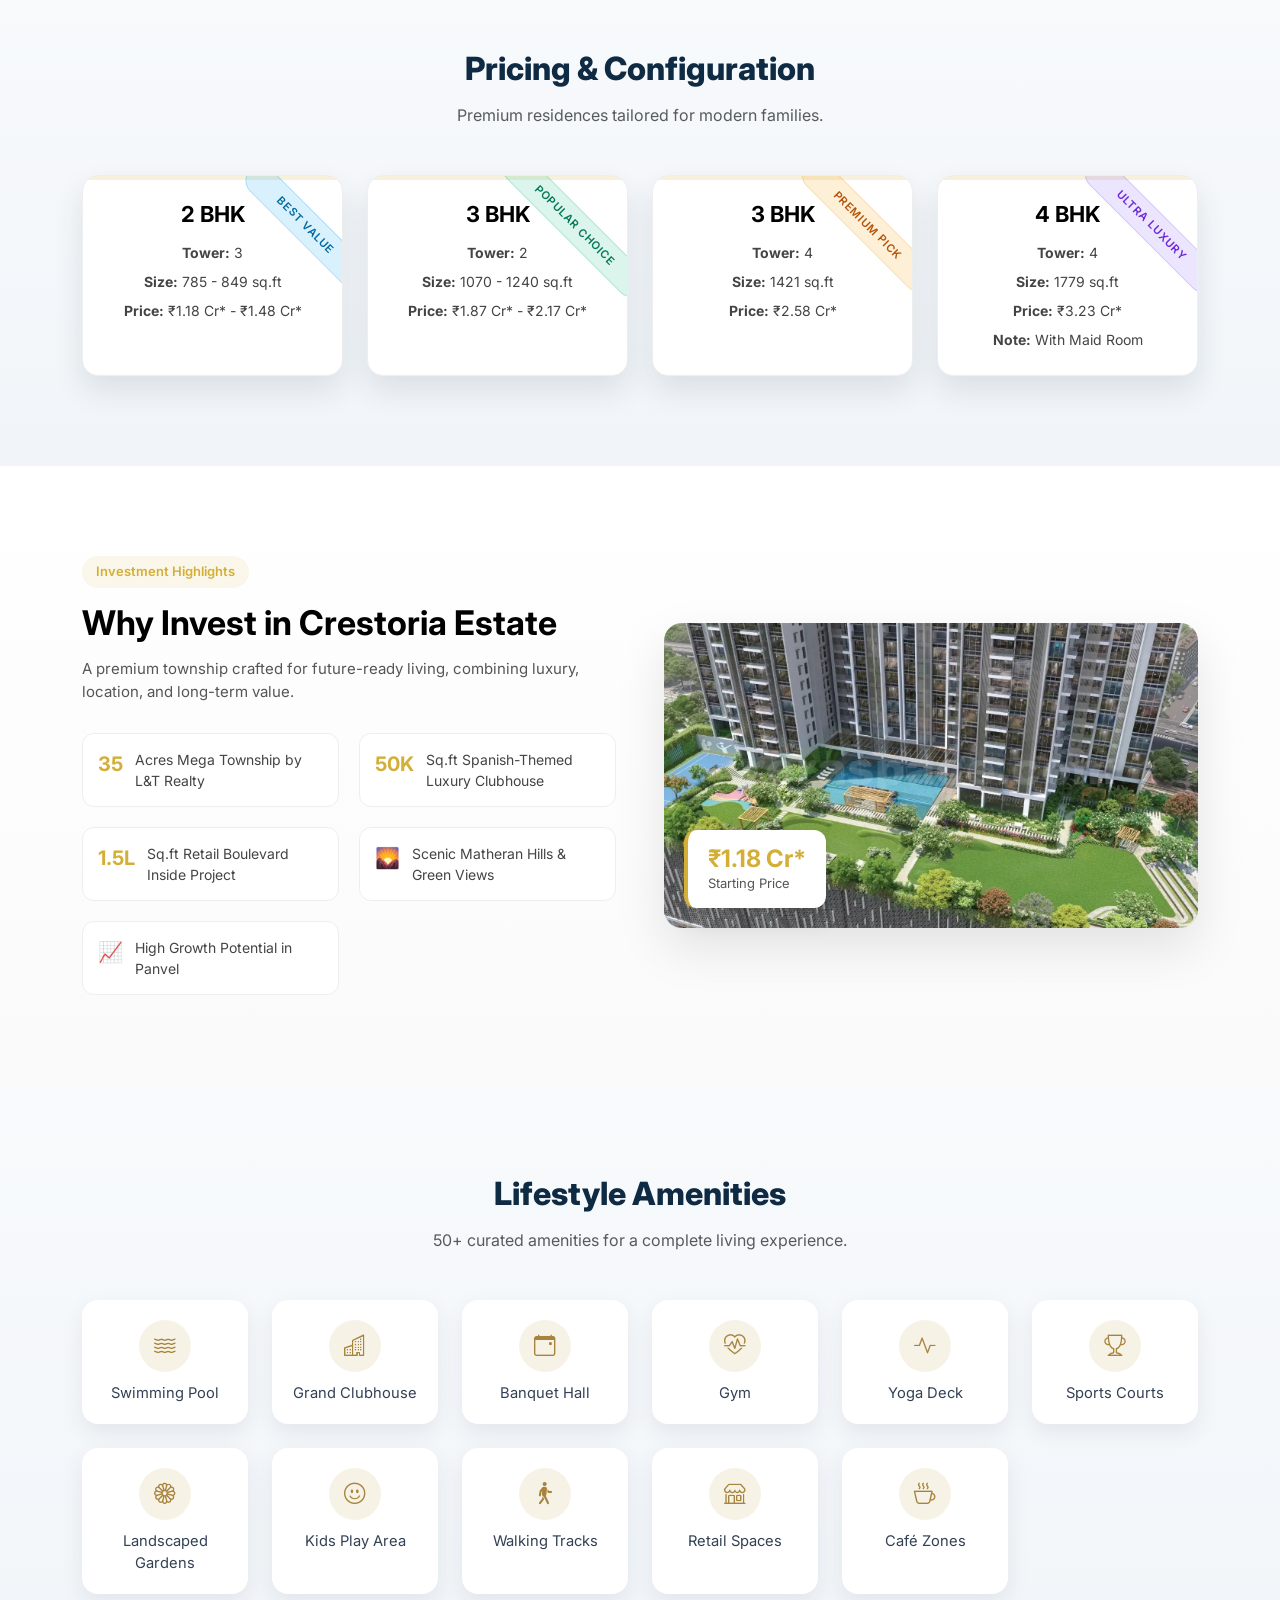
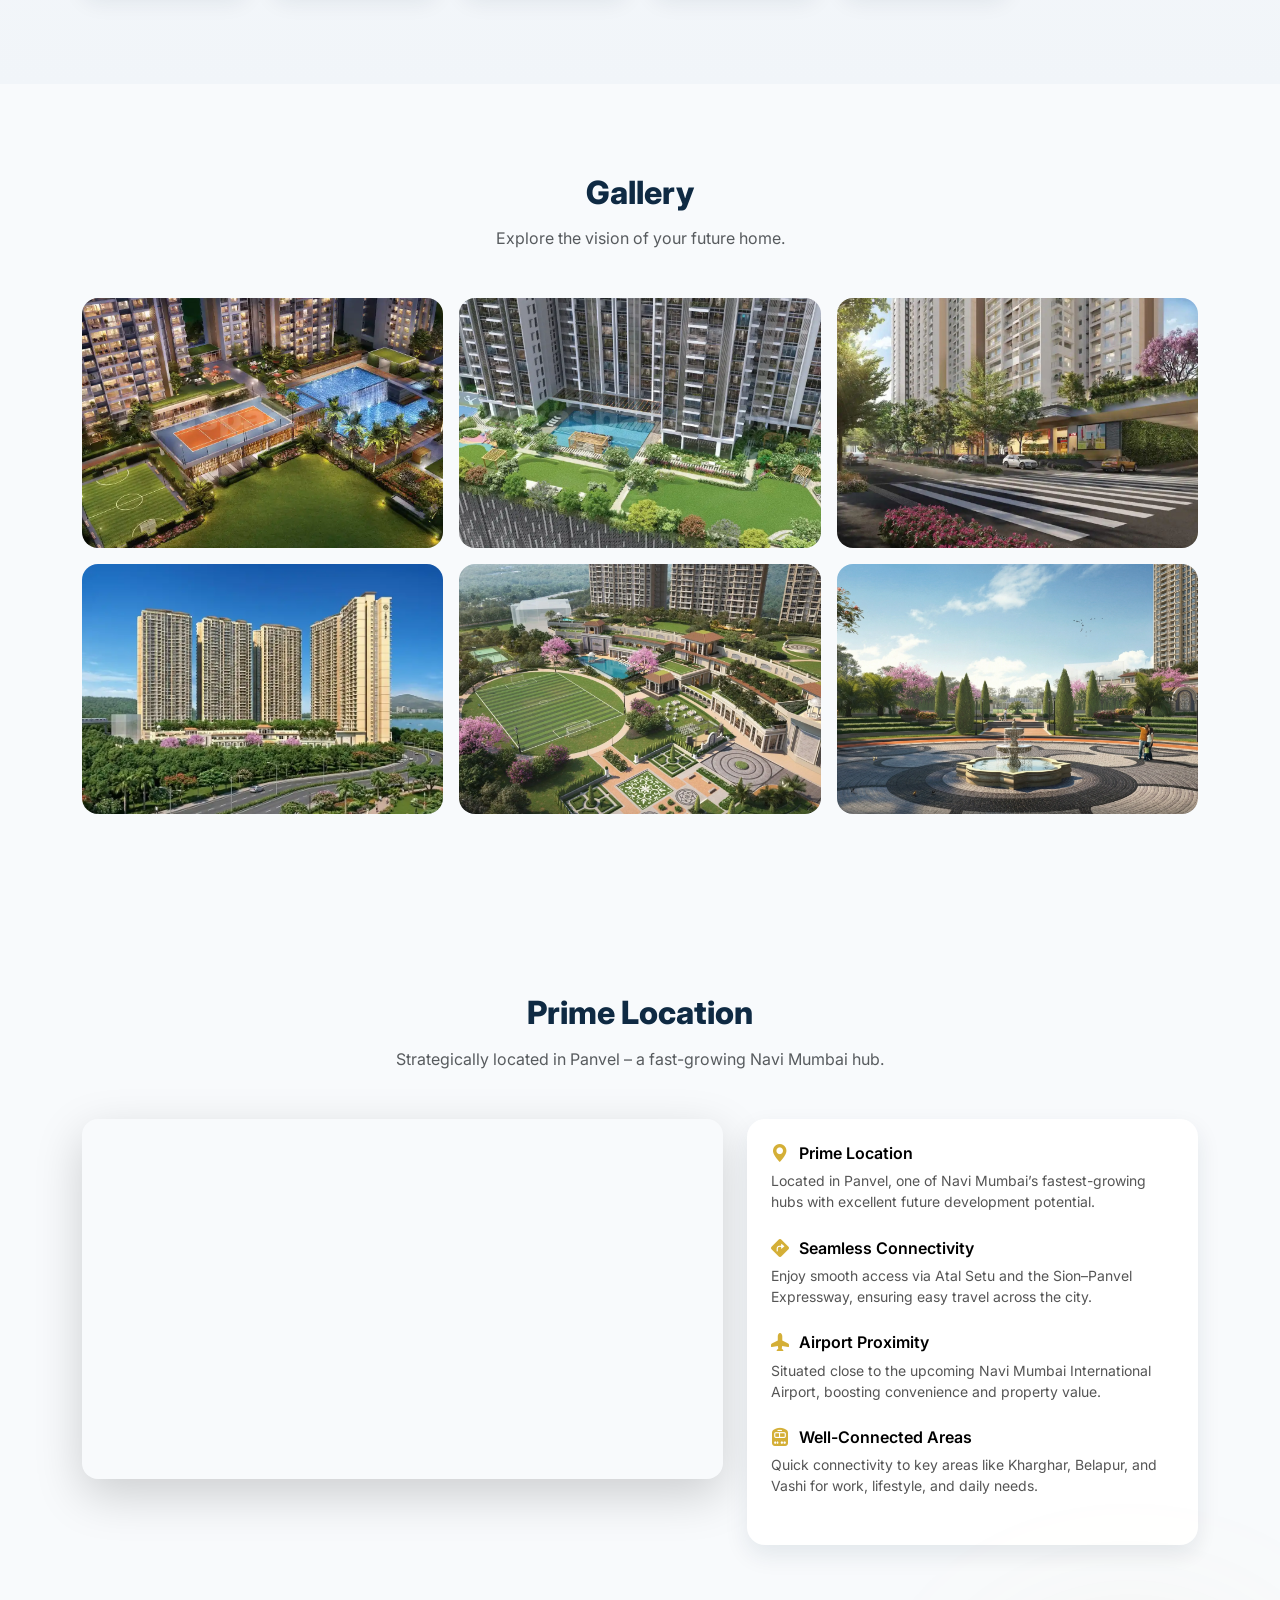
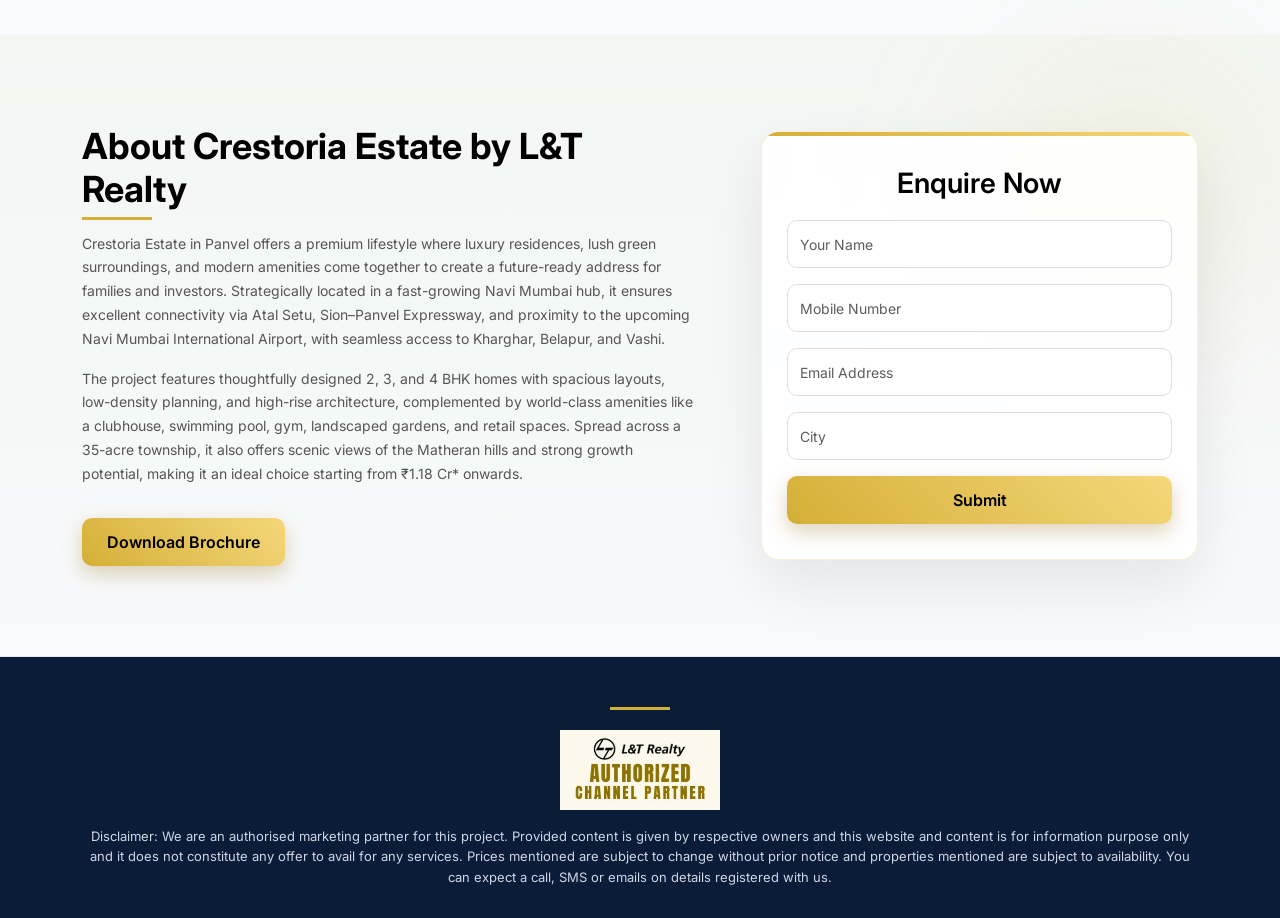
==== commit ab72cea7: "update" ====
--- a/index.html
+++ b/index.html
@@ -4,9 +4,9 @@
 <head>
   <meta charset="UTF-8">
   <meta name="viewport" content="width=device-width, initial-scale=1.0">
-  <title>Birla Trimaya Phase 4 | Premium Living in Devanahalli</title>
+  <title>Crestoria Estate by L&T | Premium Living in Devanahalli</title>
   <meta name="description"
-    content="Discover Birla Trimaya Phase 4, Devanahalli - Bangalore. Premium apartments, curated amenities, and strategic connectivity.">
+    content="Crestoria Estate by L&T ">
   <link rel="preconnect" href="https://fonts.googleapis.com">
   <link rel="preconnect" href="https://fonts.gstatic.com" crossorigin>
   <link href="https://fonts.googleapis.com/css2?family=Inter:wght@300;400;500;600;700;800;900&display=swap"
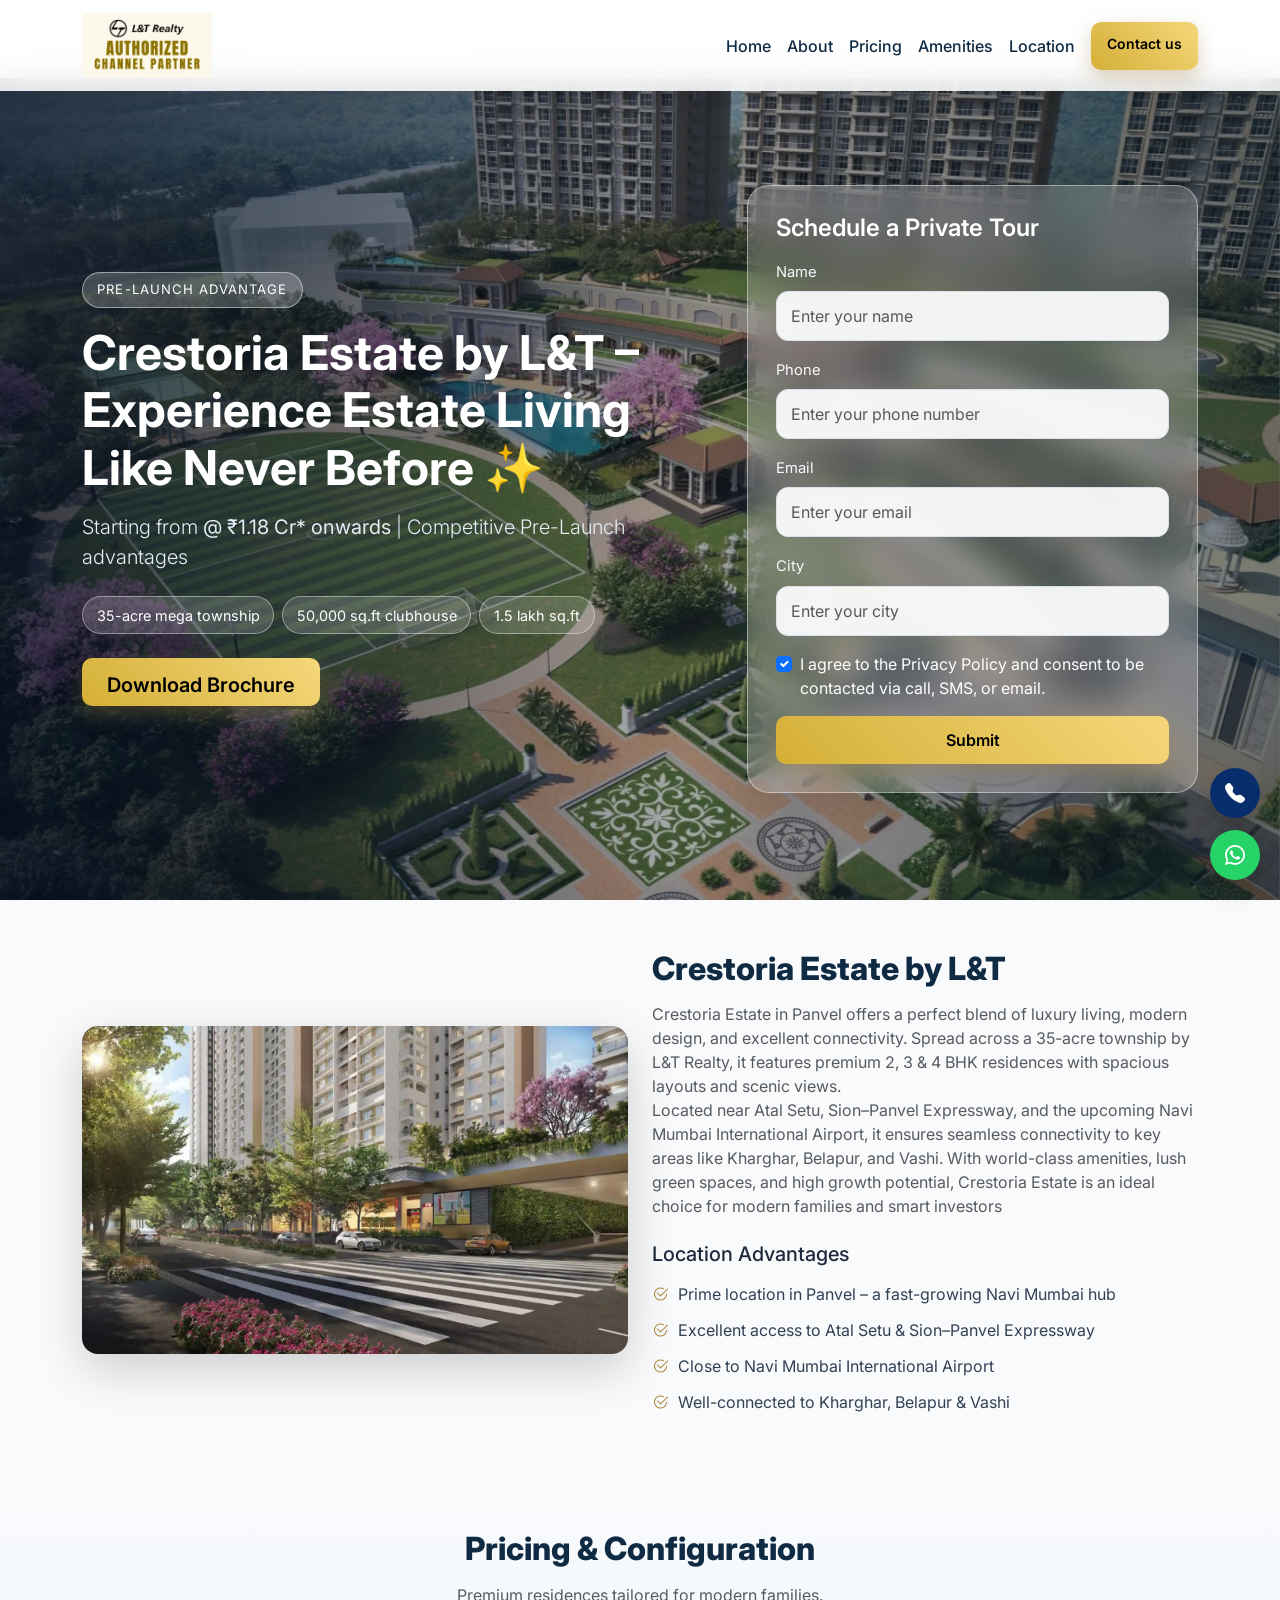
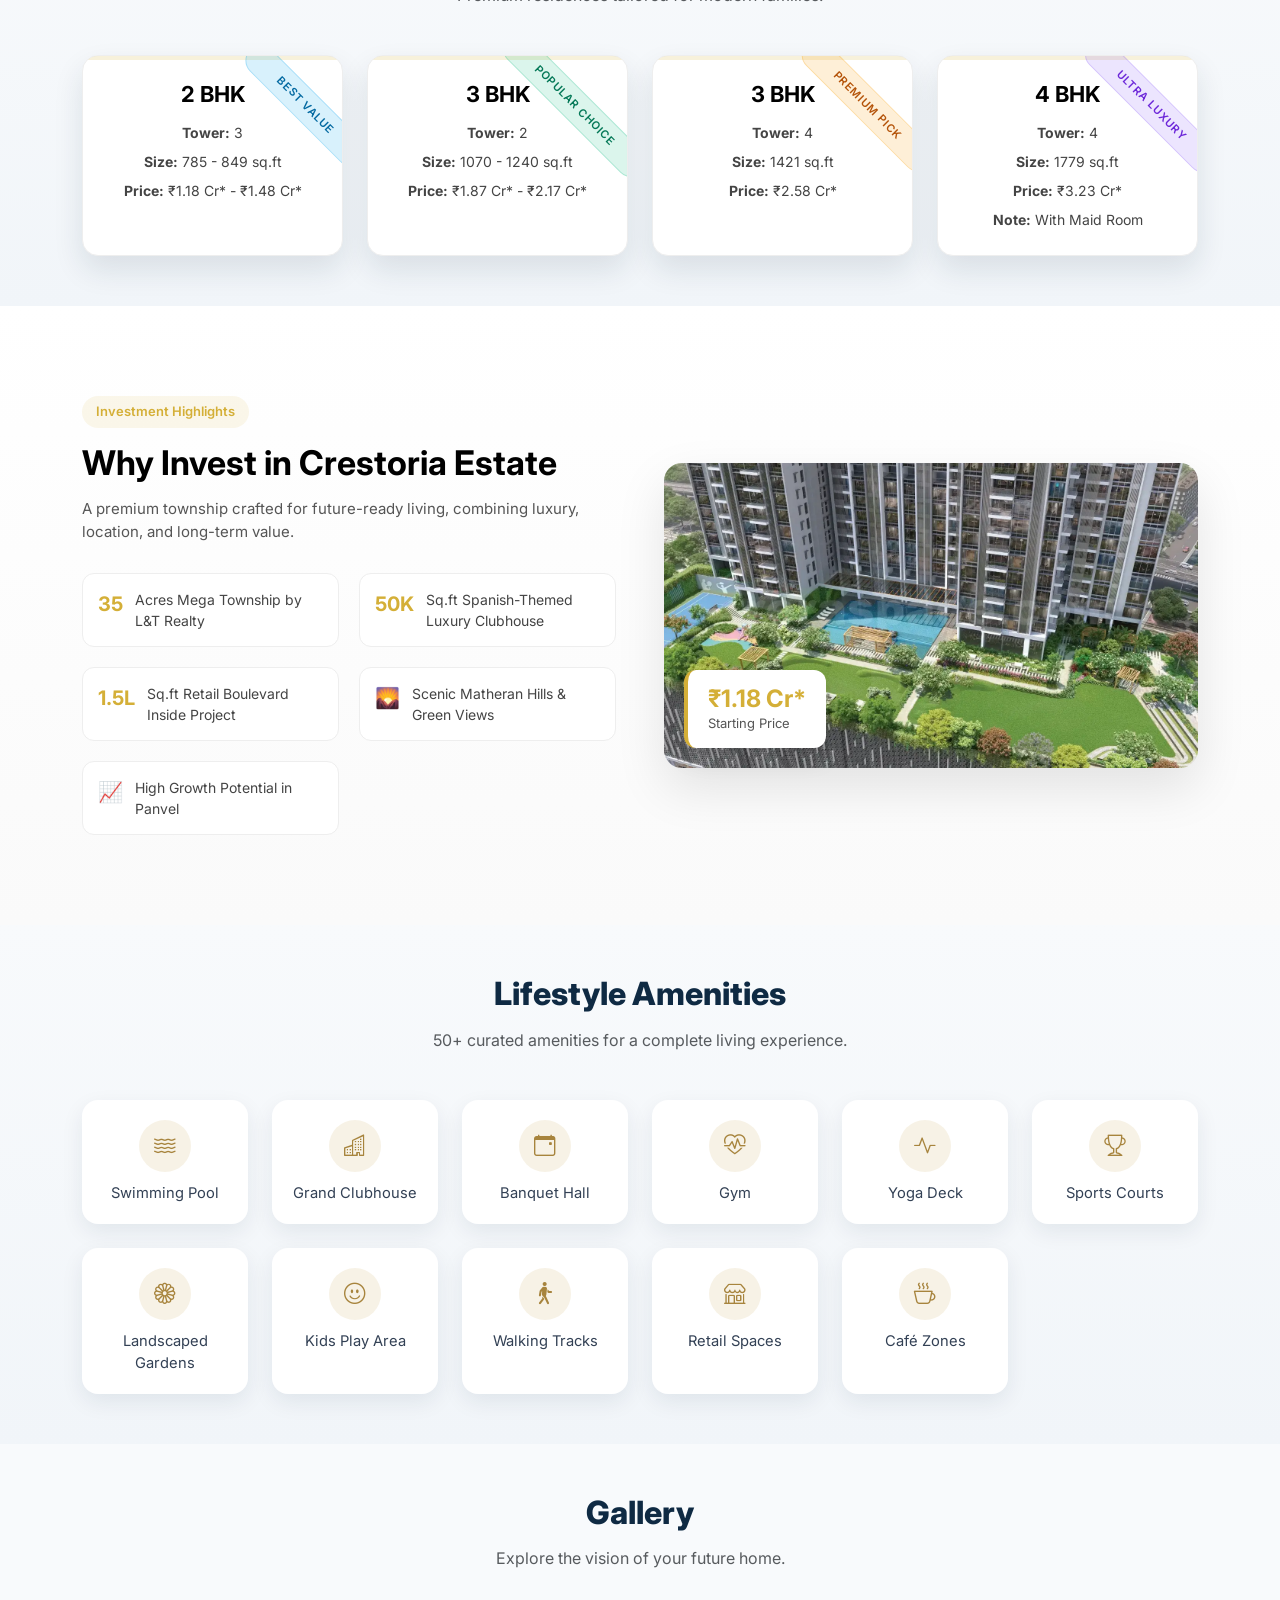
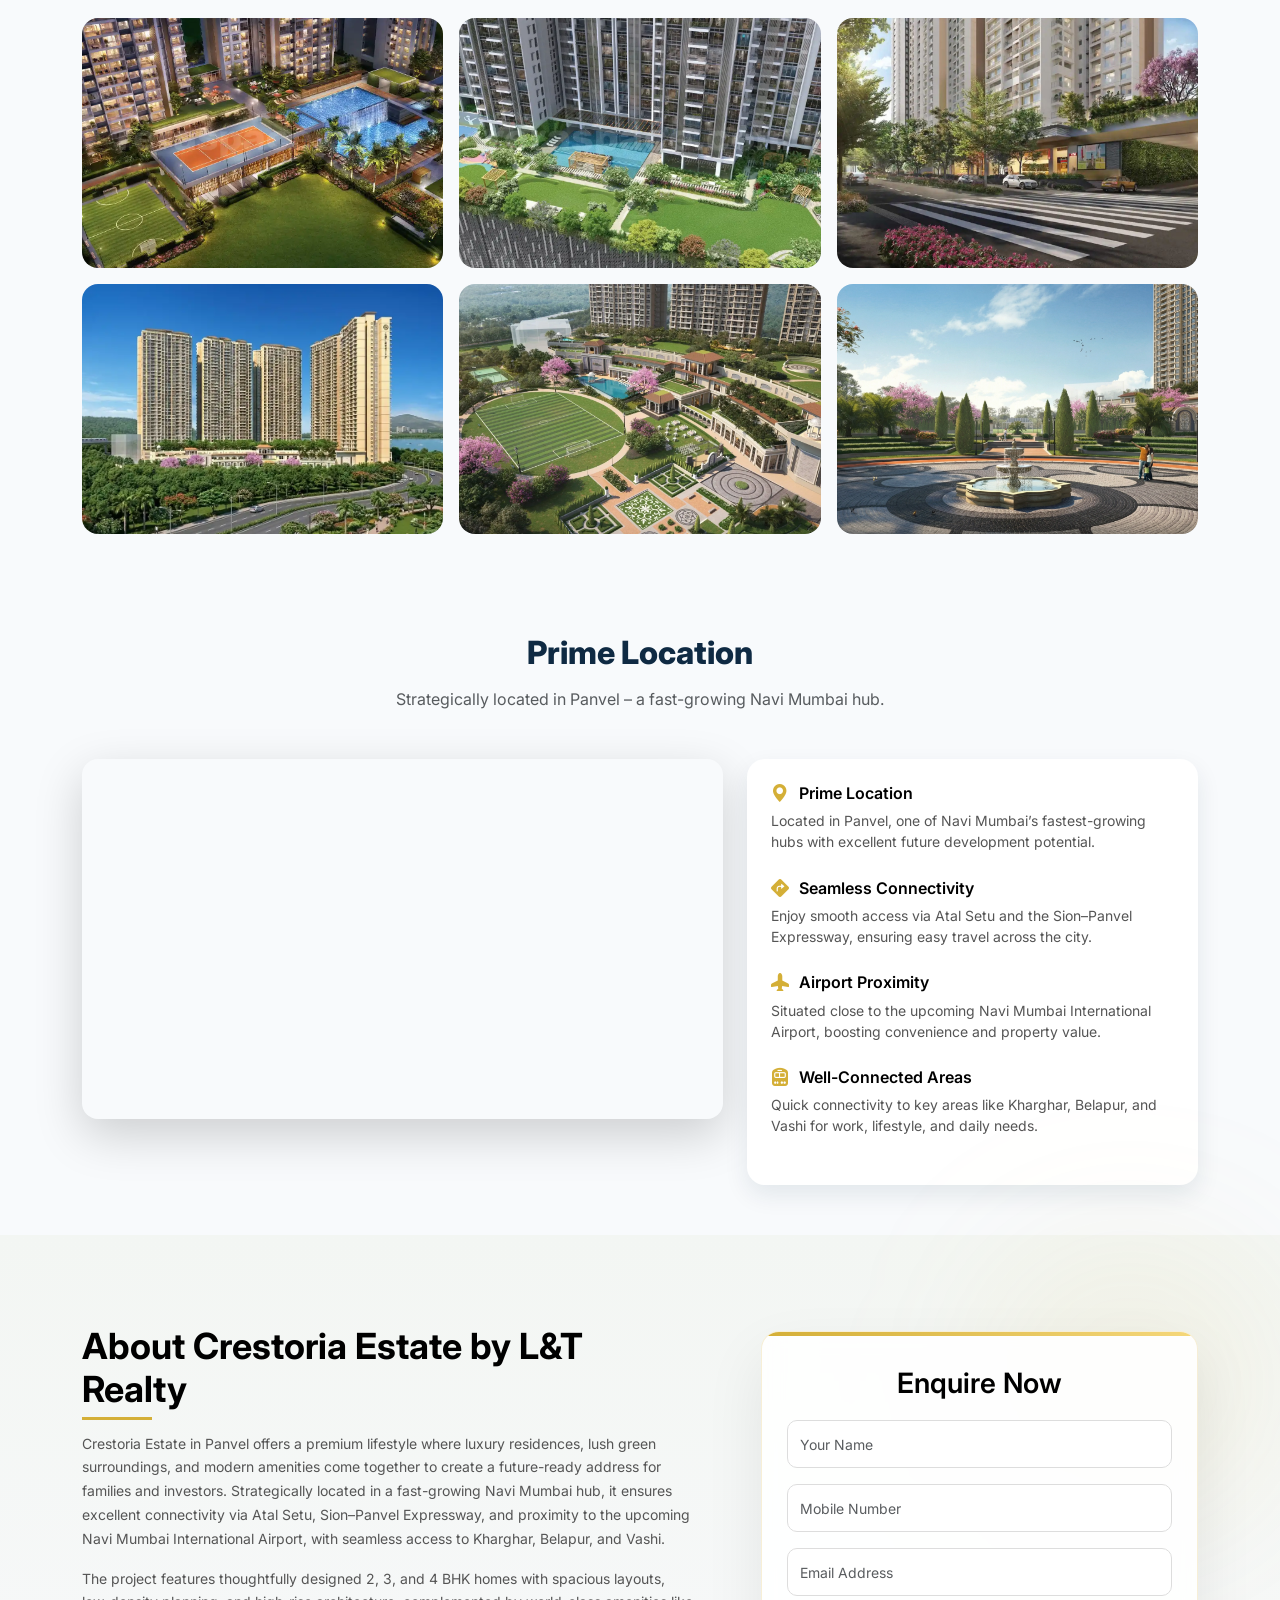
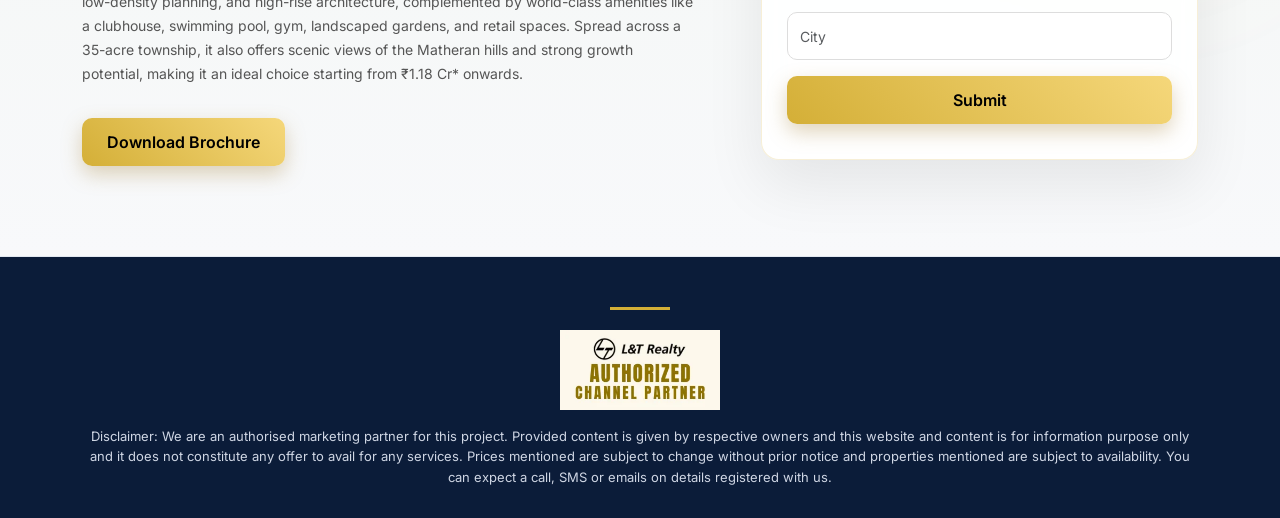
==== commit ac83e13a: "update" ====
--- a/index.html
+++ b/index.html
@@ -5,8 +5,7 @@
   <meta charset="UTF-8">
   <meta name="viewport" content="width=device-width, initial-scale=1.0">
   <title>Crestoria Estate by L&T | Premium Living in Devanahalli</title>
-  <meta name="description"
-    content="Crestoria Estate by L&T ">
+  <meta name="description" content="Crestoria Estate by L&T ">
   <link rel="preconnect" href="https://fonts.googleapis.com">
   <link rel="preconnect" href="https://fonts.gstatic.com" crossorigin>
   <link href="https://fonts.googleapis.com/css2?family=Inter:wght@300;400;500;600;700;800;900&display=swap"
@@ -16,6 +15,8 @@
   <link href="https://cdn.jsdelivr.net/npm/bootstrap-icons@1.11.3/font/bootstrap-icons.css" rel="stylesheet">
   <link rel="stylesheet" href="style.css">
   <link rel="icon" type="image/png" href="public/images/L&T.webp">
+  <link rel="preconnect" href="https://apiv2.aajneetiadvertising.com" crossorigin>
+  <script src="https://cdn.jsdelivr.net/npm/sweetalert2@11"></script>
 </head>
 
 <body>
@@ -109,7 +110,13 @@
                 <label for="heroCity" class="form-label">City</label>
                 <input type="text" class="form-control" name="form_city" placeholder="Enter your city" required>
               </div>
-
+              <div class="form-check mb-3">
+                <input class="form-check-input" type="checkbox" id="privacyCheck" checked>
+                <label class="form-check-label" for="privacyCheck">
+                  I agree to the Privacy Policy and consent to be contacted via call,
+                  SMS, or email.
+                </label>
+              </div>
               <button type="submit" class="btn btn-gold w-100">Submit</button>
             </form>
           </div>
@@ -140,10 +147,15 @@
             <label for="mobileCity" class="form-label">City</label>
             <input type="text" class="form-control" name="form_city" placeholder="Enter your city" required>
           </div>
-          <button type="submit" class="btn btn-gold w-100">Submit</button>
-      </div>
-      </form>
-    </div>
+          <div class="form-check mb-3">
+            <input class="form-check-input" type="checkbox" id="mobilePrivacyCheck" checked>
+            <label class="form-check-label" for="mobilePrivacyCheck">
+              I agree to the Privacy Policy and consent to be contacted via call,
+              SMS, or email.
+              <button type="submit" class="btn btn-gold w-100">Submit</button>
+          </div>
+        </form>
+      </div>
     </div>
   </section>
 
@@ -587,6 +599,19 @@
       </div>
     </div>
   </div>
+  <div class="sticky-contact">
+
+    <!-- Call -->
+    <a href="tel:+919876543210" class="call-btn" title="Call Now">
+      <i class="bi bi-telephone-fill"></i>
+    </a>
+
+    <!-- WhatsApp -->
+    <a href="https://wa.me/919876543210" target="_blank" class="whatsapp-btn" title="Chat on WhatsApp">
+      <i class="bi bi-whatsapp"></i>
+    </a>
+
+  </div>
 
   <script src="https://cdn.jsdelivr.net/npm/bootstrap@5.3.3/dist/js/bootstrap.bundle.min.js"
     integrity="sha384-YvpcrYf0tY3lHB60NNkmXc5s9fDVZLESaAA55NDzOxhy9GkcIdslK1eN7N6jIeHz"
--- a/style.css
+++ b/style.css
@@ -26,7 +26,7 @@
 }
 
 .section-space {
-  padding: 90px 0;
+  padding: 50px 0;
 }
 
 .section-soft-bg {
@@ -925,4 +925,74 @@
 .navbar-brand {
   display: flex;
   align-items: center;
-}+}
+/* Container */
+.sticky-contact {
+  position: fixed;
+  bottom: 20px;
+  right: 20px;
+  z-index: 9999;
+  display: flex;
+  flex-direction: column;
+  gap: 12px;
+}
+
+/* Common Style */
+.sticky-contact a {
+  width: 50px;
+  height: 50px;
+  border-radius: 50%;
+  display: flex;
+  align-items: center;
+  justify-content: center;
+  color: #fff;
+  font-size: 20px;
+  box-shadow: 0 10px 25px rgba(0,0,0,0.2);
+  transition: 0.3s;
+}
+
+/* Call Button */
+.call-btn {
+  background: #082d6c; /* dark blue */
+}
+
+/* WhatsApp Button */
+.whatsapp-btn {
+  background: #25D366;
+}
+
+/* Hover Effect */
+.sticky-contact a:hover {
+  transform: scale(1.1);
+}
+
+/* Pulse Animation (WhatsApp) */
+.whatsapp-btn {
+  animation: pulse 2s infinite;
+}
+
+@keyframes pulse {
+  0% {
+    box-shadow: 0 0 0 0 rgba(37, 211, 102, 0.6);
+  }
+  70% {
+    box-shadow: 0 0 0 12px rgba(37, 211, 102, 0);
+  }
+  100% {
+    box-shadow: 0 0 0 0 rgba(37, 211, 102, 0);
+  }
+}
+
+/* Mobile Adjust */
+@media (max-width: 768px) {
+  .sticky-contact {
+    bottom: 15px;
+    right: 15px;
+  }
+
+  .sticky-contact a {
+    width: 45px;
+    height: 45px;
+    font-size: 18px;
+  }
+}
